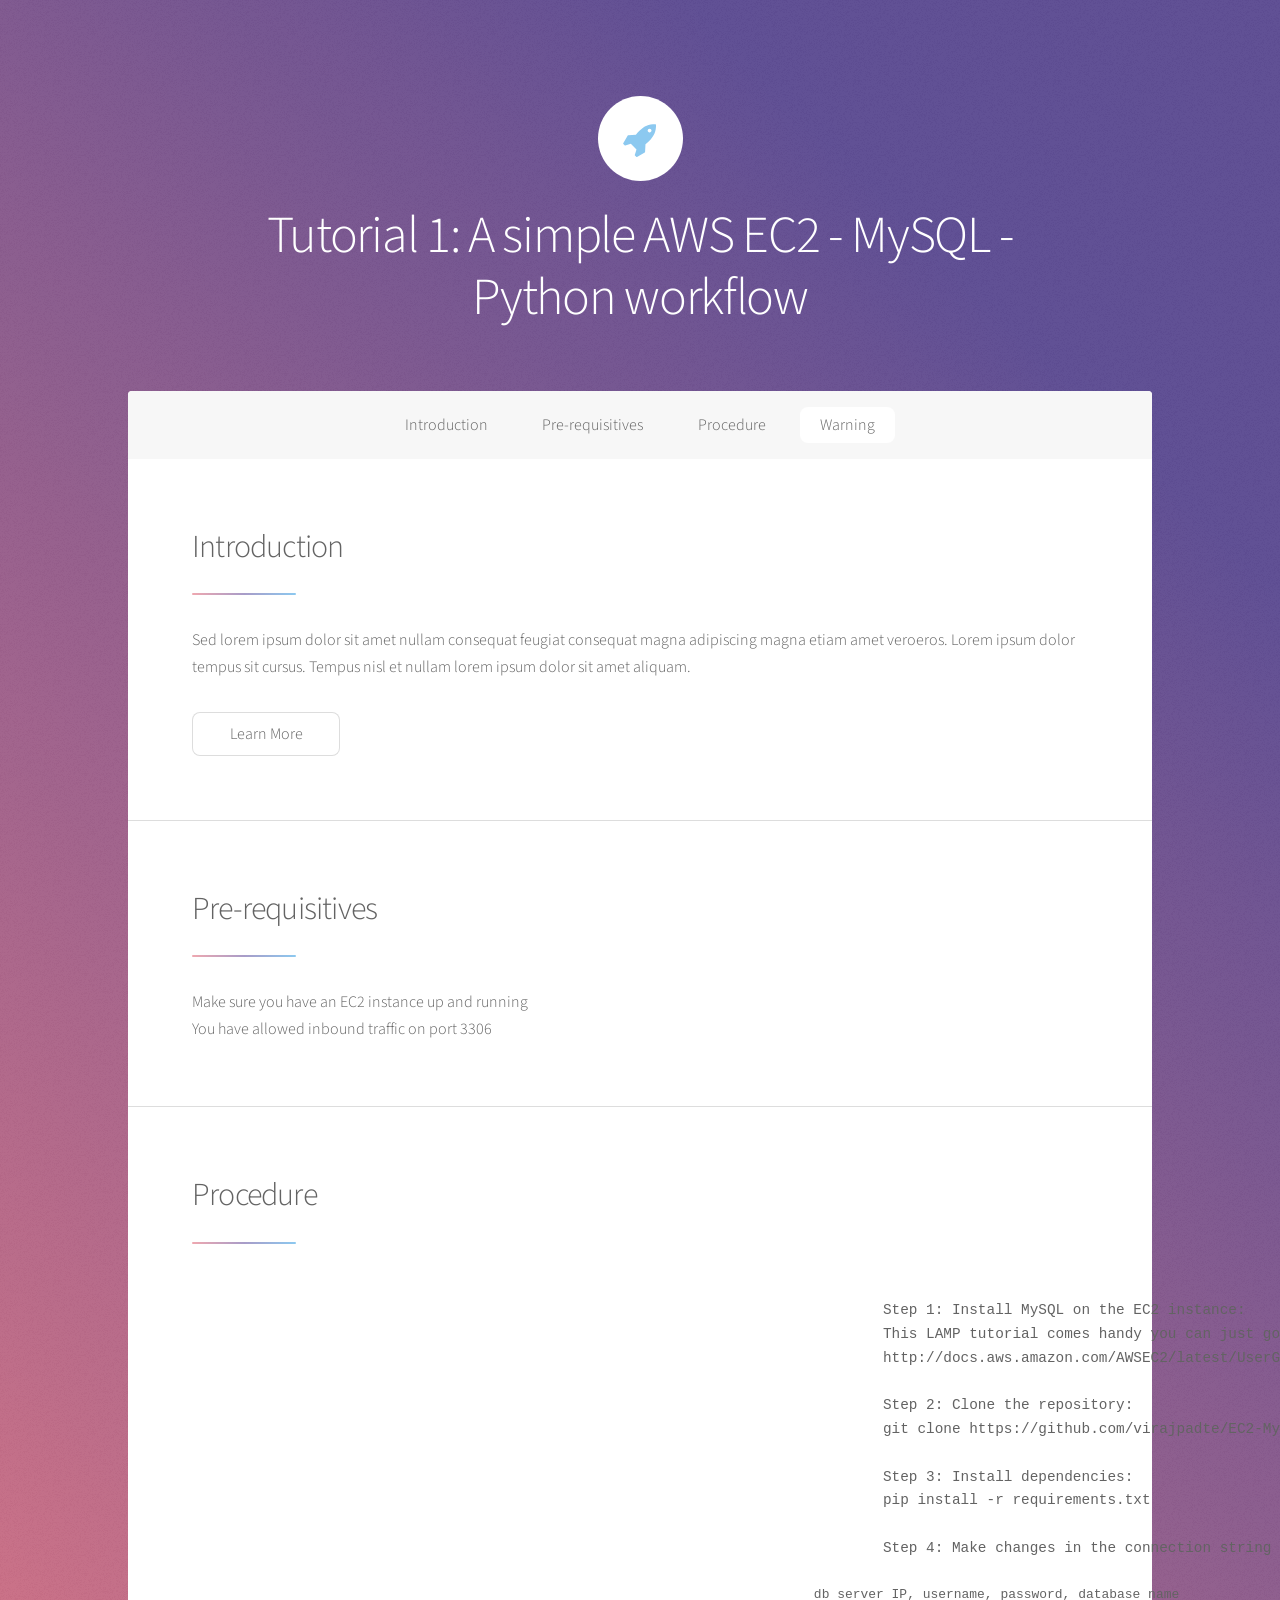
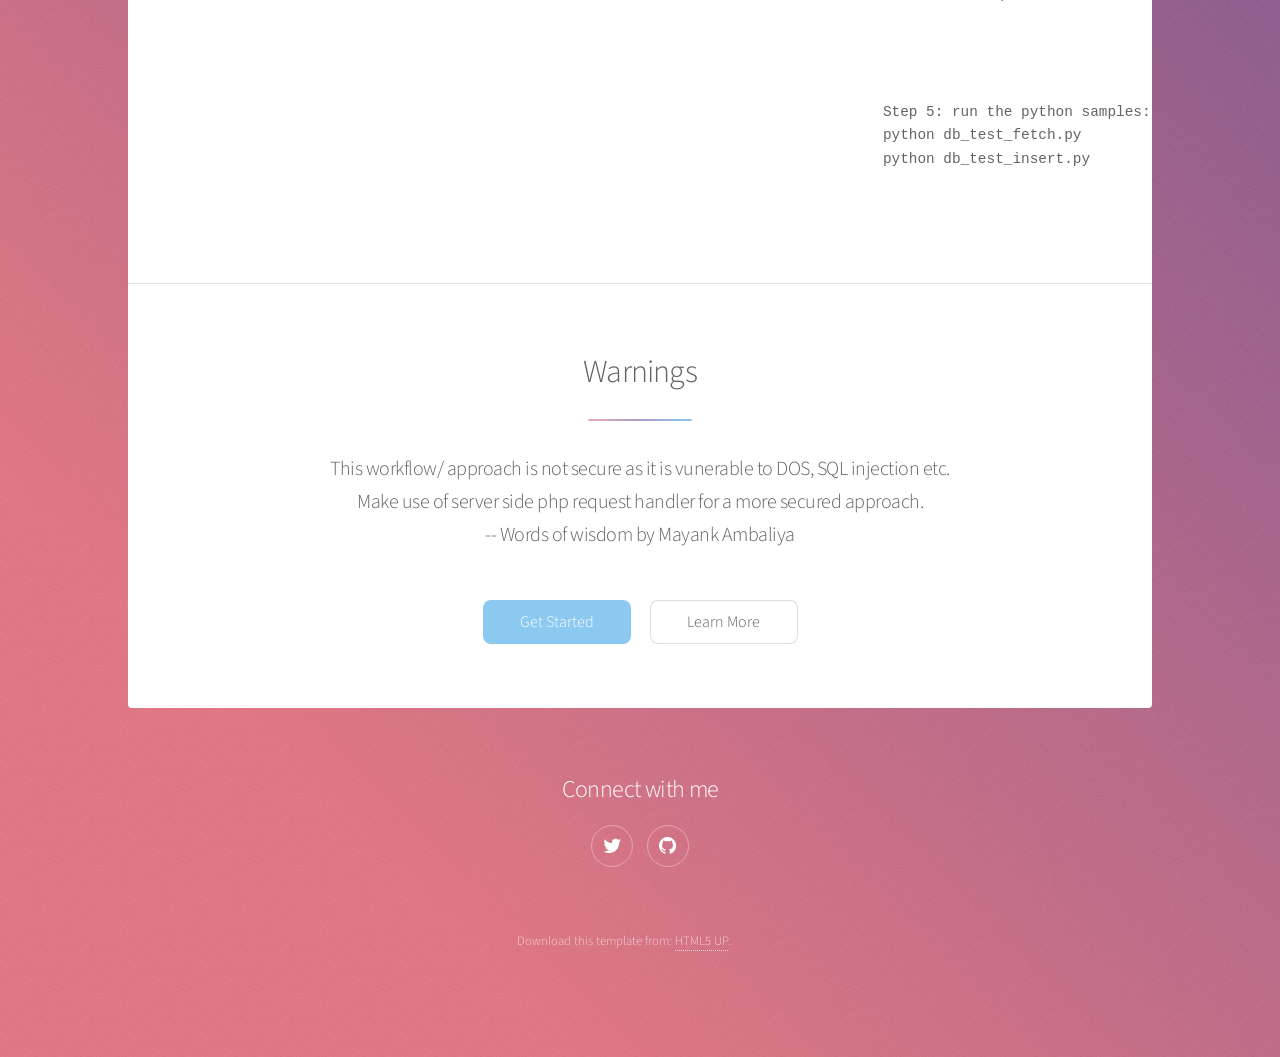
==== docs/index.html @ 23012478 "Doc updates" ====
<!DOCTYPE HTML>
<!--
	Stellar by HTML5 UP
	html5up.net | @ajlkn
	Free for personal and commercial use under the CCA 3.0 license (html5up.net/license)
-->
<html>
	<head>
		<title>Tutorial 1: A simple AWS EC2 - MySQL - Python workflow</title>
		<meta charset="utf-8" />
		<meta name="viewport" content="width=device-width, initial-scale=1" />
		<!--[if lte IE 8]><script src="assets/js/ie/html5shiv.js"></script><![endif]-->
		<link rel="stylesheet" href="assets/css/main.css" />
		<!--[if lte IE 9]><link rel="stylesheet" href="assets/css/ie9.css" /><![endif]-->
		<!--[if lte IE 8]><link rel="stylesheet" href="assets/css/ie8.css" /><![endif]-->
	</head>
	<body>

		<!-- Wrapper -->
			<div id="wrapper">

				<!-- Header -->
					<header id="header" class="alt">
						<span class="logo"><img src="images/logo.svg" alt="" /></span>
						<h1>Tutorial 1: A simple AWS EC2 - MySQL - Python workflow</h1>
						<!--<p>Just another free, fully responsive site template<br /> 
						<br />
						built by <a href="https://twitter.com/ajlkn">@ajlkn</a> for <a href="https://html5up.net">HTML5 UP</a>.</p>-->
					</header>

				<!-- Nav -->
					<nav id="nav">
						<ul>
							<li><a href="#intro" class="active">Introduction</a></li>
							<li><a href="#prereq">Pre-requisitives</a></li>
							<li><a href="#proc">Procedure</a></li>
							<li><a href="#warn">Warning</a></li>
						</ul>
					</nav>

				<!-- Main -->
					<div id="main">

						<!-- Introduction -->
							<section id="intro" class="main">
								<div class="spotlight">
									<div class="content">
										<header class="major">
											<h2>Introduction</h2>
										</header>
										<p>Sed lorem ipsum dolor sit amet nullam consequat feugiat consequat magna
										adipiscing magna etiam amet veroeros. Lorem ipsum dolor tempus sit cursus.
										Tempus nisl et nullam lorem ipsum dolor sit amet aliquam.</p>
										<ul class="actions">
											<li><a href="generic.html" class="button">Learn More</a></li>
										</ul>
									</div>
									<!--<span class="image"><img src="images/pic01.jpg" alt="" /></span>-->
								</div>
							</section>

						<!-- First Section -->
							<section id="prereq" class="main">
								<div class="spotlight">
									<div class="content">
										<header class="major">
											<h2>Pre-requisitives</h2>
										</header>
										<p>Make sure you have an EC2 instance up and running</br>
										You have allowed inbound traffic on port 3306</p>
									</div>
								</div>
								<!--
								<ul class="features">
									<li>
										<span class="icon major style1 fa-code"></span>
										<h3>Ipsum consequat</h3>
										<p>Sed lorem amet ipsum dolor et amet nullam consequat a feugiat consequat tempus veroeros sed consequat.</p>
									</li>
									<li>
										<span class="icon major style3 fa-copy"></span>
										<h3>Amed sed feugiat</h3>
										<p>Sed lorem amet ipsum dolor et amet nullam consequat a feugiat consequat tempus veroeros sed consequat.</p>
									</li>
									<li>
										<span class="icon major style5 fa-diamond"></span>
										<h3>Dolor nullam</h3>
										<p>Sed lorem amet ipsum dolor et amet nullam consequat a feugiat consequat tempus veroeros sed consequat.</p>
									</li>
								</ul>
								<footer class="major">
									<ul class="actions">
										<li><a href="generic.html" class="button">Learn More</a></li>
									</ul>
								</footer>
								-->
							</section>

						<!-- Second Section -->
							<section id="proc" class="main">
								<div class="spotlight">
									<div class="content">
										<header class="major">
											<h2>Procedure</h2>
											<!--<p>Donec imperdiet consequat consequat. Suspendisse feugiat congue<br />
											posuere. Nulla massa urna, fermentum eget quam aliquet.</p>
											-->
										</header>
										<pre>

										Step 1: Install MySQL on the EC2 instance:
										This LAMP tutorial comes handy you can just go ahead and install mysql:
										http://docs.aws.amazon.com/AWSEC2/latest/UserGuide/install-LAMP.html

										Step 2: Clone the repository:
										git clone https://github.com/virajpadte/EC2-MySQL-Python.git

										Step 3: Install dependencies:
										pip install -r requirements.txt

										Step 4: Make changes in the connection string in both db_test_fetch.py and db_test_insert.py
										<pre>
										db server IP, username, password, database name
										</pre>

										Step 5: run the python samples:
										python db_test_fetch.py 
										python db_test_insert.py

										</pre>
									</div>
								</div>
								<!--
								<ul class="statistics">
									<li class="style1">
										<span class="icon fa-code-fork"></span>
										<strong>5,120</strong> Etiam
									</li>
									<li class="style2">
										<span class="icon fa-folder-open-o"></span>
										<strong>8,192</strong> Magna
									</li>
									<li class="style3">
										<span class="icon fa-signal"></span>
										<strong>2,048</strong> Tempus
									</li>
									<li class="style4">
										<span class="icon fa-laptop"></span>
										<strong>4,096</strong> Aliquam
									</li>
									<li class="style5">
										<span class="icon fa-diamond"></span>
										<strong>1,024</strong> Nullam
									</li>
								</ul>
								<p class="content">Nam elementum nisl et mi a commodo porttitor. Morbi sit amet nisl eu arcu faucibus hendrerit vel a risus. Nam a orci mi, elementum ac arcu sit amet, fermentum pellentesque et purus. Integer maximus varius lorem, sed convallis diam accumsan sed. Etiam porttitor placerat sapien, sed eleifend a enim pulvinar faucibus semper quis ut arcu. Ut non nisl a mollis est efficitur vestibulum. Integer eget purus nec nulla mattis et accumsan ut magna libero. Morbi auctor iaculis porttitor. Sed ut magna ac risus et hendrerit scelerisque. Praesent eleifend lacus in lectus aliquam porta. Cras eu ornare dui curabitur lacinia.</p>
								<footer class="major">
									<ul class="actions">
										<li><a href="generic.html" class="button">Learn More</a></li>
									</ul>
								</footer>
								-->
							</section>

						<!-- Warnings -->
							<section id="warn" class="main special">
								<header class="major">
									<h2>Warnings</h2>
									<p>This workflow/ approach is not secure as it is vunerable to DOS, SQL injection etc.<br />
										Make use of server side php request handler for a more secured approach.<br />
										-- Words of wisdom by Mayank Ambaliya</p>
								</header>
								<footer class="major">
									<ul class="actions">
										<li><a href="generic.html" class="button special">Get Started</a></li>
										<li><a href="generic.html" class="button">Learn More</a></li>
									</ul>
								</footer>
							</section>

					</div>

				<!-- Footer -->
					<footer id="footer">
						<!--
						<section>
							<h2>Aliquam sed mauris</h2>
							<p>Sed lorem ipsum dolor sit amet et nullam consequat feugiat consequat magna adipiscing tempus etiam dolore veroeros. eget dapibus mauris. Cras aliquet, nisl ut viverra sollicitudin, ligula erat egestas velit, vitae tincidunt odio.</p>
							<ul class="actions">
								<li><a href="generic.html" class="button">Learn More</a></li>
							</ul>
						</section>
						-->
						<section>
							<header>
								<h2>Connect with me</h2>
							</header>
							<!--
							<dl class="alt">
								<dt>Address</dt>
								<dd>1234 Somewhere Road &bull; Nashville, TN 00000 &bull; USA</dd>
								<dt>Phone</dt>
								<dd>(000) 000-0000 x 0000</dd>
								<dt>Email</dt>
								<dd><a href="#">information@untitled.tld</a></dd>
							</dl>
							-->
								<ul class="icons">
								<li><a target="_blank" href="https://twitter.com/virajpadte" class="icon fa-twitter alt"><span class="label">Twitter</span></a></li>
								<li><a target="_blank" href="https://github.com/virajpadte" class="icon fa-github alt"><span class="label">GitHub</span></a></li>
							</ul>
						</section>
						<p class="copyright">Download this template from: <a href="https://html5up.net">HTML5 UP</a>.</p>
					</footer>

			</div>

		<!-- Scripts -->
			<script src="assets/js/jquery.min.js"></script>
			<script src="assets/js/jquery.scrollex.min.js"></script>
			<script src="assets/js/jquery.scrolly.min.js"></script>
			<script src="assets/js/skel.min.js"></script>
			<script src="assets/js/util.js"></script>
			<!--[if lte IE 8]><script src="assets/js/ie/respond.min.js"></script><![endif]-->
			<script src="assets/js/main.js"></script>

	</body>
</html>
---- docs/assets/css/main.css ----
@import url(font-awesome.min.css);
@import "https://fonts.googleapis.com/css?family=Source+Sans+Pro:300,400";

/*
	Stellar by HTML5 UP
	html5up.net | @ajlkn
	Free for personal and commercial use under the CCA 3.0 license (html5up.net/license)
*/

/* Reset */

	html, body, div, span, applet, object, iframe, h1, h2, h3, h4, h5, h6, p, blockquote, pre, a, abbr, acronym, address, big, cite, code, del, dfn, em, img, ins, kbd, q, s, samp, small, strike, strong, sub, sup, tt, var, b, u, i, center, dl, dt, dd, ol, ul, li, fieldset, form, label, legend, table, caption, tbody, tfoot, thead, tr, th, td, article, aside, canvas, details, embed, figure, figcaption, footer, header, hgroup, menu, nav, output, ruby, section, summary, time, mark, audio, video {
		margin: 0;
		padding: 0;
		border: 0;
		font-size: 100%;
		font: inherit;
		vertical-align: baseline;
	}

	article, aside, details, figcaption, figure, footer, header, hgroup, menu, nav, section {
		display: block;
	}

	body {
		line-height: 1;
	}

	ol, ul {
		list-style: none;
	}

	blockquote, q {
		quotes: none;
	}

	blockquote:before, blockquote:after, q:before, q:after {
		content: '';
		content: none;
	}

	table {
		border-collapse: collapse;
		border-spacing: 0;
	}

	body {
		-webkit-text-size-adjust: none;
	}

/* Box Model */

	*, *:before, *:after {
		-moz-box-sizing: border-box;
		-webkit-box-sizing: border-box;
		box-sizing: border-box;
	}

/* Grid */

	.row {
		border-bottom: solid 1px transparent;
		-moz-box-sizing: border-box;
		-webkit-box-sizing: border-box;
		box-sizing: border-box;
	}

	.row > * {
		float: left;
		-moz-box-sizing: border-box;
		-webkit-box-sizing: border-box;
		box-sizing: border-box;
	}

	.row:after, .row:before {
		content: '';
		display: block;
		clear: both;
		height: 0;
	}

	.row.uniform > * > :first-child {
		margin-top: 0;
	}

	.row.uniform > * > :last-child {
		margin-bottom: 0;
	}

	.row.\30 \25 > * {
		padding: 0 0 0 0em;
	}

	.row.\30 \25 {
		margin: 0 0 -1px 0em;
	}

	.row.uniform.\30 \25 > * {
		padding: 0em 0 0 0em;
	}

	.row.uniform.\30 \25 {
		margin: 0em 0 -1px 0em;
	}

	.row > * {
		padding: 0 0 0 1.5em;
	}

	.row {
		margin: 0 0 -1px -1.5em;
	}

	.row.uniform > * {
		padding: 1.5em 0 0 1.5em;
	}

	.row.uniform {
		margin: -1.5em 0 -1px -1.5em;
	}

	.row.\32 00\25 > * {
		padding: 0 0 0 3em;
	}

	.row.\32 00\25 {
		margin: 0 0 -1px -3em;
	}

	.row.uniform.\32 00\25 > * {
		padding: 3em 0 0 3em;
	}

	.row.uniform.\32 00\25 {
		margin: -3em 0 -1px -3em;
	}

	.row.\31 50\25 > * {
		padding: 0 0 0 2.25em;
	}

	.row.\31 50\25 {
		margin: 0 0 -1px -2.25em;
	}

	.row.uniform.\31 50\25 > * {
		padding: 2.25em 0 0 2.25em;
	}

	.row.uniform.\31 50\25 {
		margin: -2.25em 0 -1px -2.25em;
	}

	.row.\35 0\25 > * {
		padding: 0 0 0 0.75em;
	}

	.row.\35 0\25 {
		margin: 0 0 -1px -0.75em;
	}

	.row.uniform.\35 0\25 > * {
		padding: 0.75em 0 0 0.75em;
	}

	.row.uniform.\35 0\25 {
		margin: -0.75em 0 -1px -0.75em;
	}

	.row.\32 5\25 > * {
		padding: 0 0 0 0.375em;
	}

	.row.\32 5\25 {
		margin: 0 0 -1px -0.375em;
	}

	.row.uniform.\32 5\25 > * {
		padding: 0.375em 0 0 0.375em;
	}

	.row.uniform.\32 5\25 {
		margin: -0.375em 0 -1px -0.375em;
	}

	.\31 2u, .\31 2u\24 {
		width: 100%;
		clear: none;
		margin-left: 0;
	}

	.\31 1u, .\31 1u\24 {
		width: 91.6666666667%;
		clear: none;
		margin-left: 0;
	}

	.\31 0u, .\31 0u\24 {
		width: 83.3333333333%;
		clear: none;
		margin-left: 0;
	}

	.\39 u, .\39 u\24 {
		width: 75%;
		clear: none;
		margin-left: 0;
	}

	.\38 u, .\38 u\24 {
		width: 66.6666666667%;
		clear: none;
		margin-left: 0;
	}

	.\37 u, .\37 u\24 {
		width: 58.3333333333%;
		clear: none;
		margin-left: 0;
	}

	.\36 u, .\36 u\24 {
		width: 50%;
		clear: none;
		margin-left: 0;
	}

	.\35 u, .\35 u\24 {
		width: 41.6666666667%;
		clear: none;
		margin-left: 0;
	}

	.\34 u, .\34 u\24 {
		width: 33.3333333333%;
		clear: none;
		margin-left: 0;
	}

	.\33 u, .\33 u\24 {
		width: 25%;
		clear: none;
		margin-left: 0;
	}

	.\32 u, .\32 u\24 {
		width: 16.6666666667%;
		clear: none;
		margin-left: 0;
	}

	.\31 u, .\31 u\24 {
		width: 8.3333333333%;
		clear: none;
		margin-left: 0;
	}

	.\31 2u\24 + *,
	.\31 1u\24 + *,
	.\31 0u\24 + *,
	.\39 u\24 + *,
	.\38 u\24 + *,
	.\37 u\24 + *,
	.\36 u\24 + *,
	.\35 u\24 + *,
	.\34 u\24 + *,
	.\33 u\24 + *,
	.\32 u\24 + *,
	.\31 u\24 + * {
		clear: left;
	}

	.\-11u {
		margin-left: 91.66667%;
	}

	.\-10u {
		margin-left: 83.33333%;
	}

	.\-9u {
		margin-left: 75%;
	}

	.\-8u {
		margin-left: 66.66667%;
	}

	.\-7u {
		margin-left: 58.33333%;
	}

	.\-6u {
		margin-left: 50%;
	}

	.\-5u {
		margin-left: 41.66667%;
	}

	.\-4u {
		margin-left: 33.33333%;
	}

	.\-3u {
		margin-left: 25%;
	}

	.\-2u {
		margin-left: 16.66667%;
	}

	.\-1u {
		margin-left: 8.33333%;
	}

	@media screen and (max-width: 1680px) {

		.row > * {
			padding: 0 0 0 1.5em;
		}

		.row {
			margin: 0 0 -1px -1.5em;
		}

		.row.uniform > * {
			padding: 1.5em 0 0 1.5em;
		}

		.row.uniform {
			margin: -1.5em 0 -1px -1.5em;
		}

		.row.\32 00\25 > * {
			padding: 0 0 0 3em;
		}

		.row.\32 00\25 {
			margin: 0 0 -1px -3em;
		}

		.row.uniform.\32 00\25 > * {
			padding: 3em 0 0 3em;
		}

		.row.uniform.\32 00\25 {
			margin: -3em 0 -1px -3em;
		}

		.row.\31 50\25 > * {
			padding: 0 0 0 2.25em;
		}

		.row.\31 50\25 {
			margin: 0 0 -1px -2.25em;
		}

		.row.uniform.\31 50\25 > * {
			padding: 2.25em 0 0 2.25em;
		}

		.row.uniform.\31 50\25 {
			margin: -2.25em 0 -1px -2.25em;
		}

		.row.\35 0\25 > * {
			padding: 0 0 0 0.75em;
		}

		.row.\35 0\25 {
			margin: 0 0 -1px -0.75em;
		}

		.row.uniform.\35 0\25 > * {
			padding: 0.75em 0 0 0.75em;
		}

		.row.uniform.\35 0\25 {
			margin: -0.75em 0 -1px -0.75em;
		}

		.row.\32 5\25 > * {
			padding: 0 0 0 0.375em;
		}

		.row.\32 5\25 {
			margin: 0 0 -1px -0.375em;
		}

		.row.uniform.\32 5\25 > * {
			padding: 0.375em 0 0 0.375em;
		}

		.row.uniform.\32 5\25 {
			margin: -0.375em 0 -1px -0.375em;
		}

		.\31 2u\28xlarge\29, .\31 2u\24\28xlarge\29 {
			width: 100%;
			clear: none;
			margin-left: 0;
		}

		.\31 1u\28xlarge\29, .\31 1u\24\28xlarge\29 {
			width: 91.6666666667%;
			clear: none;
			margin-left: 0;
		}

		.\31 0u\28xlarge\29, .\31 0u\24\28xlarge\29 {
			width: 83.3333333333%;
			clear: none;
			margin-left: 0;
		}

		.\39 u\28xlarge\29, .\39 u\24\28xlarge\29 {
			width: 75%;
			clear: none;
			margin-left: 0;
		}

		.\38 u\28xlarge\29, .\38 u\24\28xlarge\29 {
			width: 66.6666666667%;
			clear: none;
			margin-left: 0;
		}

		.\37 u\28xlarge\29, .\37 u\24\28xlarge\29 {
			width: 58.3333333333%;
			clear: none;
			margin-left: 0;
		}

		.\36 u\28xlarge\29, .\36 u\24\28xlarge\29 {
			width: 50%;
			clear: none;
			margin-left: 0;
		}

		.\35 u\28xlarge\29, .\35 u\24\28xlarge\29 {
			width: 41.6666666667%;
			clear: none;
			margin-left: 0;
		}

		.\34 u\28xlarge\29, .\34 u\24\28xlarge\29 {
			width: 33.3333333333%;
			clear: none;
			margin-left: 0;
		}

		.\33 u\28xlarge\29, .\33 u\24\28xlarge\29 {
			width: 25%;
			clear: none;
			margin-left: 0;
		}

		.\32 u\28xlarge\29, .\32 u\24\28xlarge\29 {
			width: 16.6666666667%;
			clear: none;
			margin-left: 0;
		}

		.\31 u\28xlarge\29, .\31 u\24\28xlarge\29 {
			width: 8.3333333333%;
			clear: none;
			margin-left: 0;
		}

		.\31 2u\24\28xlarge\29 + *,
		.\31 1u\24\28xlarge\29 + *,
		.\31 0u\24\28xlarge\29 + *,
		.\39 u\24\28xlarge\29 + *,
		.\38 u\24\28xlarge\29 + *,
		.\37 u\24\28xlarge\29 + *,
		.\36 u\24\28xlarge\29 + *,
		.\35 u\24\28xlarge\29 + *,
		.\34 u\24\28xlarge\29 + *,
		.\33 u\24\28xlarge\29 + *,
		.\32 u\24\28xlarge\29 + *,
		.\31 u\24\28xlarge\29 + * {
			clear: left;
		}

		.\-11u\28xlarge\29 {
			margin-left: 91.66667%;
		}

		.\-10u\28xlarge\29 {
			margin-left: 83.33333%;
		}

		.\-9u\28xlarge\29 {
			margin-left: 75%;
		}

		.\-8u\28xlarge\29 {
			margin-left: 66.66667%;
		}

		.\-7u\28xlarge\29 {
			margin-left: 58.33333%;
		}

		.\-6u\28xlarge\29 {
			margin-left: 50%;
		}

		.\-5u\28xlarge\29 {
			margin-left: 41.66667%;
		}

		.\-4u\28xlarge\29 {
			margin-left: 33.33333%;
		}

		.\-3u\28xlarge\29 {
			margin-left: 25%;
		}

		.\-2u\28xlarge\29 {
			margin-left: 16.66667%;
		}

		.\-1u\28xlarge\29 {
			margin-left: 8.33333%;
		}

	}

	@media screen and (max-width: 1280px) {

		.row > * {
			padding: 0 0 0 1.5em;
		}

		.row {
			margin: 0 0 -1px -1.5em;
		}

		.row.uniform > * {
			padding: 1.5em 0 0 1.5em;
		}

		.row.uniform {
			margin: -1.5em 0 -1px -1.5em;
		}

		.row.\32 00\25 > * {
			padding: 0 0 0 3em;
		}

		.row.\32 00\25 {
			margin: 0 0 -1px -3em;
		}

		.row.uniform.\32 00\25 > * {
			padding: 3em 0 0 3em;
		}

		.row.uniform.\32 00\25 {
			margin: -3em 0 -1px -3em;
		}

		.row.\31 50\25 > * {
			padding: 0 0 0 2.25em;
		}

		.row.\31 50\25 {
			margin: 0 0 -1px -2.25em;
		}

		.row.uniform.\31 50\25 > * {
			padding: 2.25em 0 0 2.25em;
		}

		.row.uniform.\31 50\25 {
			margin: -2.25em 0 -1px -2.25em;
		}

		.row.\35 0\25 > * {
			padding: 0 0 0 0.75em;
		}

		.row.\35 0\25 {
			margin: 0 0 -1px -0.75em;
		}

		.row.uniform.\35 0\25 > * {
			padding: 0.75em 0 0 0.75em;
		}

		.row.uniform.\35 0\25 {
			margin: -0.75em 0 -1px -0.75em;
		}

		.row.\32 5\25 > * {
			padding: 0 0 0 0.375em;
		}

		.row.\32 5\25 {
			margin: 0 0 -1px -0.375em;
		}

		.row.uniform.\32 5\25 > * {
			padding: 0.375em 0 0 0.375em;
		}

		.row.uniform.\32 5\25 {
			margin: -0.375em 0 -1px -0.375em;
		}

		.\31 2u\28large\29, .\31 2u\24\28large\29 {
			width: 100%;
			clear: none;
			margin-left: 0;
		}

		.\31 1u\28large\29, .\31 1u\24\28large\29 {
			width: 91.6666666667%;
			clear: none;
			margin-left: 0;
		}

		.\31 0u\28large\29, .\31 0u\24\28large\29 {
			width: 83.3333333333%;
			clear: none;
			margin-left: 0;
		}

		.\39 u\28large\29, .\39 u\24\28large\29 {
			width: 75%;
			clear: none;
			margin-left: 0;
		}

		.\38 u\28large\29, .\38 u\24\28large\29 {
			width: 66.6666666667%;
			clear: none;
			margin-left: 0;
		}

		.\37 u\28large\29, .\37 u\24\28large\29 {
			width: 58.3333333333%;
			clear: none;
			margin-left: 0;
		}

		.\36 u\28large\29, .\36 u\24\28large\29 {
			width: 50%;
			clear: none;
			margin-left: 0;
		}

		.\35 u\28large\29, .\35 u\24\28large\29 {
			width: 41.6666666667%;
			clear: none;
			margin-left: 0;
		}

		.\34 u\28large\29, .\34 u\24\28large\29 {
			width: 33.3333333333%;
			clear: none;
			margin-left: 0;
		}

		.\33 u\28large\29, .\33 u\24\28large\29 {
			width: 25%;
			clear: none;
			margin-left: 0;
		}

		.\32 u\28large\29, .\32 u\24\28large\29 {
			width: 16.6666666667%;
			clear: none;
			margin-left: 0;
		}

		.\31 u\28large\29, .\31 u\24\28large\29 {
			width: 8.3333333333%;
			clear: none;
			margin-left: 0;
		}

		.\31 2u\24\28large\29 + *,
		.\31 1u\24\28large\29 + *,
		.\31 0u\24\28large\29 + *,
		.\39 u\24\28large\29 + *,
		.\38 u\24\28large\29 + *,
		.\37 u\24\28large\29 + *,
		.\36 u\24\28large\29 + *,
		.\35 u\24\28large\29 + *,
		.\34 u\24\28large\29 + *,
		.\33 u\24\28large\29 + *,
		.\32 u\24\28large\29 + *,
		.\31 u\24\28large\29 + * {
			clear: left;
		}

		.\-11u\28large\29 {
			margin-left: 91.66667%;
		}

		.\-10u\28large\29 {
			margin-left: 83.33333%;
		}

		.\-9u\28large\29 {
			margin-left: 75%;
		}

		.\-8u\28large\29 {
			margin-left: 66.66667%;
		}

		.\-7u\28large\29 {
			margin-left: 58.33333%;
		}

		.\-6u\28large\29 {
			margin-left: 50%;
		}

		.\-5u\28large\29 {
			margin-left: 41.66667%;
		}

		.\-4u\28large\29 {
			margin-left: 33.33333%;
		}

		.\-3u\28large\29 {
			margin-left: 25%;
		}

		.\-2u\28large\29 {
			margin-left: 16.66667%;
		}

		.\-1u\28large\29 {
			margin-left: 8.33333%;
		}

	}

	@media screen and (max-width: 980px) {

		.row > * {
			padding: 0 0 0 1.5em;
		}

		.row {
			margin: 0 0 -1px -1.5em;
		}

		.row.uniform > * {
			padding: 1.5em 0 0 1.5em;
		}

		.row.uniform {
			margin: -1.5em 0 -1px -1.5em;
		}

		.row.\32 00\25 > * {
			padding: 0 0 0 3em;
		}

		.row.\32 00\25 {
			margin: 0 0 -1px -3em;
		}

		.row.uniform.\32 00\25 > * {
			padding: 3em 0 0 3em;
		}

		.row.uniform.\32 00\25 {
			margin: -3em 0 -1px -3em;
		}

		.row.\31 50\25 > * {
			padding: 0 0 0 2.25em;
		}

		.row.\31 50\25 {
			margin: 0 0 -1px -2.25em;
		}

		.row.uniform.\31 50\25 > * {
			padding: 2.25em 0 0 2.25em;
		}

		.row.uniform.\31 50\25 {
			margin: -2.25em 0 -1px -2.25em;
		}

		.row.\35 0\25 > * {
			padding: 0 0 0 0.75em;
		}

		.row.\35 0\25 {
			margin: 0 0 -1px -0.75em;
		}

		.row.uniform.\35 0\25 > * {
			padding: 0.75em 0 0 0.75em;
		}

		.row.uniform.\35 0\25 {
			margin: -0.75em 0 -1px -0.75em;
		}

		.row.\32 5\25 > * {
			padding: 0 0 0 0.375em;
		}

		.row.\32 5\25 {
			margin: 0 0 -1px -0.375em;
		}

		.row.uniform.\32 5\25 > * {
			padding: 0.375em 0 0 0.375em;
		}

		.row.uniform.\32 5\25 {
			margin: -0.375em 0 -1px -0.375em;
		}

		.\31 2u\28medium\29, .\31 2u\24\28medium\29 {
			width: 100%;
			clear: none;
			margin-left: 0;
		}

		.\31 1u\28medium\29, .\31 1u\24\28medium\29 {
			width: 91.6666666667%;
			clear: none;
			margin-left: 0;
		}

		.\31 0u\28medium\29, .\31 0u\24\28medium\29 {
			width: 83.3333333333%;
			clear: none;
			margin-left: 0;
		}

		.\39 u\28medium\29, .\39 u\24\28medium\29 {
			width: 75%;
			clear: none;
			margin-left: 0;
		}

		.\38 u\28medium\29, .\38 u\24\28medium\29 {
			width: 66.6666666667%;
			clear: none;
			margin-left: 0;
		}

		.\37 u\28medium\29, .\37 u\24\28medium\29 {
			width: 58.3333333333%;
			clear: none;
			margin-left: 0;
		}

		.\36 u\28medium\29, .\36 u\24\28medium\29 {
			width: 50%;
			clear: none;
			margin-left: 0;
		}

		.\35 u\28medium\29, .\35 u\24\28medium\29 {
			width: 41.6666666667%;
			clear: none;
			margin-left: 0;
		}

		.\34 u\28medium\29, .\34 u\24\28medium\29 {
			width: 33.3333333333%;
			clear: none;
			margin-left: 0;
		}

		.\33 u\28medium\29, .\33 u\24\28medium\29 {
			width: 25%;
			clear: none;
			margin-left: 0;
		}

		.\32 u\28medium\29, .\32 u\24\28medium\29 {
			width: 16.6666666667%;
			clear: none;
			margin-left: 0;
		}

		.\31 u\28medium\29, .\31 u\24\28medium\29 {
			width: 8.3333333333%;
			clear: none;
			margin-left: 0;
		}

		.\31 2u\24\28medium\29 + *,
		.\31 1u\24\28medium\29 + *,
		.\31 0u\24\28medium\29 + *,
		.\39 u\24\28medium\29 + *,
		.\38 u\24\28medium\29 + *,
		.\37 u\24\28medium\29 + *,
		.\36 u\24\28medium\29 + *,
		.\35 u\24\28medium\29 + *,
		.\34 u\24\28medium\29 + *,
		.\33 u\24\28medium\29 + *,
		.\32 u\24\28medium\29 + *,
		.\31 u\24\28medium\29 + * {
			clear: left;
		}

		.\-11u\28medium\29 {
			margin-left: 91.66667%;
		}

		.\-10u\28medium\29 {
			margin-left: 83.33333%;
		}

		.\-9u\28medium\29 {
			margin-left: 75%;
		}

		.\-8u\28medium\29 {
			margin-left: 66.66667%;
		}

		.\-7u\28medium\29 {
			margin-left: 58.33333%;
		}

		.\-6u\28medium\29 {
			margin-left: 50%;
		}

		.\-5u\28medium\29 {
			margin-left: 41.66667%;
		}

		.\-4u\28medium\29 {
			margin-left: 33.33333%;
		}

		.\-3u\28medium\29 {
			margin-left: 25%;
		}

		.\-2u\28medium\29 {
			margin-left: 16.66667%;
		}

		.\-1u\28medium\29 {
			margin-left: 8.33333%;
		}

	}

	@media screen and (max-width: 736px) {

		.row > * {
			padding: 0 0 0 1em;
		}

		.row {
			margin: 0 0 -1px -1em;
		}

		.row.uniform > * {
			padding: 1em 0 0 1em;
		}

		.row.uniform {
			margin: -1em 0 -1px -1em;
		}

		.row.\32 00\25 > * {
			padding: 0 0 0 2em;
		}

		.row.\32 00\25 {
			margin: 0 0 -1px -2em;
		}

		.row.uniform.\32 00\25 > * {
			padding: 2em 0 0 2em;
		}

		.row.uniform.\32 00\25 {
			margin: -2em 0 -1px -2em;
		}

		.row.\31 50\25 > * {
			padding: 0 0 0 1.5em;
		}

		.row.\31 50\25 {
			margin: 0 0 -1px -1.5em;
		}

		.row.uniform.\31 50\25 > * {
			padding: 1.5em 0 0 1.5em;
		}

		.row.uniform.\31 50\25 {
			margin: -1.5em 0 -1px -1.5em;
		}

		.row.\35 0\25 > * {
			padding: 0 0 0 0.5em;
		}

		.row.\35 0\25 {
			margin: 0 0 -1px -0.5em;
		}

		.row.uniform.\35 0\25 > * {
			padding: 0.5em 0 0 0.5em;
		}

		.row.uniform.\35 0\25 {
			margin: -0.5em 0 -1px -0.5em;
		}

		.row.\32 5\25 > * {
			padding: 0 0 0 0.25em;
		}

		.row.\32 5\25 {
			margin: 0 0 -1px -0.25em;
		}

		.row.uniform.\32 5\25 > * {
			padding: 0.25em 0 0 0.25em;
		}

		.row.uniform.\32 5\25 {
			margin: -0.25em 0 -1px -0.25em;
		}

		.\31 2u\28small\29, .\31 2u\24\28small\29 {
			width: 100%;
			clear: none;
			margin-left: 0;
		}

		.\31 1u\28small\29, .\31 1u\24\28small\29 {
			width: 91.6666666667%;
			clear: none;
			margin-left: 0;
		}

		.\31 0u\28small\29, .\31 0u\24\28small\29 {
			width: 83.3333333333%;
			clear: none;
			margin-left: 0;
		}

		.\39 u\28small\29, .\39 u\24\28small\29 {
			width: 75%;
			clear: none;
			margin-left: 0;
		}

		.\38 u\28small\29, .\38 u\24\28small\29 {
			width: 66.6666666667%;
			clear: none;
			margin-left: 0;
		}

		.\37 u\28small\29, .\37 u\24\28small\29 {
			width: 58.3333333333%;
			clear: none;
			margin-left: 0;
		}

		.\36 u\28small\29, .\36 u\24\28small\29 {
			width: 50%;
			clear: none;
			margin-left: 0;
		}

		.\35 u\28small\29, .\35 u\24\28small\29 {
			width: 41.6666666667%;
			clear: none;
			margin-left: 0;
		}

		.\34 u\28small\29, .\34 u\24\28small\29 {
			width: 33.3333333333%;
			clear: none;
			margin-left: 0;
		}

		.\33 u\28small\29, .\33 u\24\28small\29 {
			width: 25%;
			clear: none;
			margin-left: 0;
		}

		.\32 u\28small\29, .\32 u\24\28small\29 {
			width: 16.6666666667%;
			clear: none;
			margin-left: 0;
		}

		.\31 u\28small\29, .\31 u\24\28small\29 {
			width: 8.3333333333%;
			clear: none;
			margin-left: 0;
		}

		.\31 2u\24\28small\29 + *,
		.\31 1u\24\28small\29 + *,
		.\31 0u\24\28small\29 + *,
		.\39 u\24\28small\29 + *,
		.\38 u\24\28small\29 + *,
		.\37 u\24\28small\29 + *,
		.\36 u\24\28small\29 + *,
		.\35 u\24\28small\29 + *,
		.\34 u\24\28small\29 + *,
		.\33 u\24\28small\29 + *,
		.\32 u\24\28small\29 + *,
		.\31 u\24\28small\29 + * {
			clear: left;
		}

		.\-11u\28small\29 {
			margin-left: 91.66667%;
		}

		.\-10u\28small\29 {
			margin-left: 83.33333%;
		}

		.\-9u\28small\29 {
			margin-left: 75%;
		}

		.\-8u\28small\29 {
			margin-left: 66.66667%;
		}

		.\-7u\28small\29 {
			margin-left: 58.33333%;
		}

		.\-6u\28small\29 {
			margin-left: 50%;
		}

		.\-5u\28small\29 {
			margin-left: 41.66667%;
		}

		.\-4u\28small\29 {
			margin-left: 33.33333%;
		}

		.\-3u\28small\29 {
			margin-left: 25%;
		}

		.\-2u\28small\29 {
			margin-left: 16.66667%;
		}

		.\-1u\28small\29 {
			margin-left: 8.33333%;
		}

	}

	@media screen and (max-width: 480px) {

		.row > * {
			padding: 0 0 0 1em;
		}

		.row {
			margin: 0 0 -1px -1em;
		}

		.row.uniform > * {
			padding: 1em 0 0 1em;
		}

		.row.uniform {
			margin: -1em 0 -1px -1em;
		}

		.row.\32 00\25 > * {
			padding: 0 0 0 2em;
		}

		.row.\32 00\25 {
			margin: 0 0 -1px -2em;
		}

		.row.uniform.\32 00\25 > * {
			padding: 2em 0 0 2em;
		}

		.row.uniform.\32 00\25 {
			margin: -2em 0 -1px -2em;
		}

		.row.\31 50\25 > * {
			padding: 0 0 0 1.5em;
		}

		.row.\31 50\25 {
			margin: 0 0 -1px -1.5em;
		}

		.row.uniform.\31 50\25 > * {
			padding: 1.5em 0 0 1.5em;
		}

		.row.uniform.\31 50\25 {
			margin: -1.5em 0 -1px -1.5em;
		}

		.row.\35 0\25 > * {
			padding: 0 0 0 0.5em;
		}

		.row.\35 0\25 {
			margin: 0 0 -1px -0.5em;
		}

		.row.uniform.\35 0\25 > * {
			padding: 0.5em 0 0 0.5em;
		}

		.row.uniform.\35 0\25 {
			margin: -0.5em 0 -1px -0.5em;
		}

		.row.\32 5\25 > * {
			padding: 0 0 0 0.25em;
		}

		.row.\32 5\25 {
			margin: 0 0 -1px -0.25em;
		}

		.row.uniform.\32 5\25 > * {
			padding: 0.25em 0 0 0.25em;
		}

		.row.uniform.\32 5\25 {
			margin: -0.25em 0 -1px -0.25em;
		}

		.\31 2u\28xsmall\29, .\31 2u\24\28xsmall\29 {
			width: 100%;
			clear: none;
			margin-left: 0;
		}

		.\31 1u\28xsmall\29, .\31 1u\24\28xsmall\29 {
			width: 91.6666666667%;
			clear: none;
			margin-left: 0;
		}

		.\31 0u\28xsmall\29, .\31 0u\24\28xsmall\29 {
			width: 83.3333333333%;
			clear: none;
			margin-left: 0;
		}

		.\39 u\28xsmall\29, .\39 u\24\28xsmall\29 {
			width: 75%;
			clear: none;
			margin-left: 0;
		}

		.\38 u\28xsmall\29, .\38 u\24\28xsmall\29 {
			width: 66.6666666667%;
			clear: none;
			margin-left: 0;
		}

		.\37 u\28xsmall\29, .\37 u\24\28xsmall\29 {
			width: 58.3333333333%;
			clear: none;
			margin-left: 0;
		}

		.\36 u\28xsmall\29, .\36 u\24\28xsmall\29 {
			width: 50%;
			clear: none;
			margin-left: 0;
		}

		.\35 u\28xsmall\29, .\35 u\24\28xsmall\29 {
			width: 41.6666666667%;
			clear: none;
			margin-left: 0;
		}

		.\34 u\28xsmall\29, .\34 u\24\28xsmall\29 {
			width: 33.3333333333%;
			clear: none;
			margin-left: 0;
		}

		.\33 u\28xsmall\29, .\33 u\24\28xsmall\29 {
			width: 25%;
			clear: none;
			margin-left: 0;
		}

		.\32 u\28xsmall\29, .\32 u\24\28xsmall\29 {
			width: 16.6666666667%;
			clear: none;
			margin-left: 0;
		}

		.\31 u\28xsmall\29, .\31 u\24\28xsmall\29 {
			width: 8.3333333333%;
			clear: none;
			margin-left: 0;
		}

		.\31 2u\24\28xsmall\29 + *,
		.\31 1u\24\28xsmall\29 + *,
		.\31 0u\24\28xsmall\29 + *,
		.\39 u\24\28xsmall\29 + *,
		.\38 u\24\28xsmall\29 + *,
		.\37 u\24\28xsmall\29 + *,
		.\36 u\24\28xsmall\29 + *,
		.\35 u\24\28xsmall\29 + *,
		.\34 u\24\28xsmall\29 + *,
		.\33 u\24\28xsmall\29 + *,
		.\32 u\24\28xsmall\29 + *,
		.\31 u\24\28xsmall\29 + * {
			clear: left;
		}

		.\-11u\28xsmall\29 {
			margin-left: 91.66667%;
		}

		.\-10u\28xsmall\29 {
			margin-left: 83.33333%;
		}

		.\-9u\28xsmall\29 {
			margin-left: 75%;
		}

		.\-8u\28xsmall\29 {
			margin-left: 66.66667%;
		}

		.\-7u\28xsmall\29 {
			margin-left: 58.33333%;
		}

		.\-6u\28xsmall\29 {
			margin-left: 50%;
		}

		.\-5u\28xsmall\29 {
			margin-left: 41.66667%;
		}

		.\-4u\28xsmall\29 {
			margin-left: 33.33333%;
		}

		.\-3u\28xsmall\29 {
			margin-left: 25%;
		}

		.\-2u\28xsmall\29 {
			margin-left: 16.66667%;
		}

		.\-1u\28xsmall\29 {
			margin-left: 8.33333%;
		}

	}

	@media screen and (max-width: 360px) {

		.row > * {
			padding: 0 0 0 1em;
		}

		.row {
			margin: 0 0 -1px -1em;
		}

		.row.uniform > * {
			padding: 1em 0 0 1em;
		}

		.row.uniform {
			margin: -1em 0 -1px -1em;
		}

		.row.\32 00\25 > * {
			padding: 0 0 0 2em;
		}

		.row.\32 00\25 {
			margin: 0 0 -1px -2em;
		}

		.row.uniform.\32 00\25 > * {
			padding: 2em 0 0 2em;
		}

		.row.uniform.\32 00\25 {
			margin: -2em 0 -1px -2em;
		}

		.row.\31 50\25 > * {
			padding: 0 0 0 1.5em;
		}

		.row.\31 50\25 {
			margin: 0 0 -1px -1.5em;
		}

		.row.uniform.\31 50\25 > * {
			padding: 1.5em 0 0 1.5em;
		}

		.row.uniform.\31 50\25 {
			margin: -1.5em 0 -1px -1.5em;
		}

		.row.\35 0\25 > * {
			padding: 0 0 0 0.5em;
		}

		.row.\35 0\25 {
			margin: 0 0 -1px -0.5em;
		}

		.row.uniform.\35 0\25 > * {
			padding: 0.5em 0 0 0.5em;
		}

		.row.uniform.\35 0\25 {
			margin: -0.5em 0 -1px -0.5em;
		}

		.row.\32 5\25 > * {
			padding: 0 0 0 0.25em;
		}

		.row.\32 5\25 {
			margin: 0 0 -1px -0.25em;
		}

		.row.uniform.\32 5\25 > * {
			padding: 0.25em 0 0 0.25em;
		}

		.row.uniform.\32 5\25 {
			margin: -0.25em 0 -1px -0.25em;
		}

		.\31 2u\28xxsmall\29, .\31 2u\24\28xxsmall\29 {
			width: 100%;
			clear: none;
			margin-left: 0;
		}

		.\31 1u\28xxsmall\29, .\31 1u\24\28xxsmall\29 {
			width: 91.6666666667%;
			clear: none;
			margin-left: 0;
		}

		.\31 0u\28xxsmall\29, .\31 0u\24\28xxsmall\29 {
			width: 83.3333333333%;
			clear: none;
			margin-left: 0;
		}

		.\39 u\28xxsmall\29, .\39 u\24\28xxsmall\29 {
			width: 75%;
			clear: none;
			margin-left: 0;
		}

		.\38 u\28xxsmall\29, .\38 u\24\28xxsmall\29 {
			width: 66.6666666667%;
			clear: none;
			margin-left: 0;
		}

		.\37 u\28xxsmall\29, .\37 u\24\28xxsmall\29 {
			width: 58.3333333333%;
			clear: none;
			margin-left: 0;
		}

		.\36 u\28xxsmall\29, .\36 u\24\28xxsmall\29 {
			width: 50%;
			clear: none;
			margin-left: 0;
		}

		.\35 u\28xxsmall\29, .\35 u\24\28xxsmall\29 {
			width: 41.6666666667%;
			clear: none;
			margin-left: 0;
		}

		.\34 u\28xxsmall\29, .\34 u\24\28xxsmall\29 {
			width: 33.3333333333%;
			clear: none;
			margin-left: 0;
		}

		.\33 u\28xxsmall\29, .\33 u\24\28xxsmall\29 {
			width: 25%;
			clear: none;
			margin-left: 0;
		}

		.\32 u\28xxsmall\29, .\32 u\24\28xxsmall\29 {
			width: 16.6666666667%;
			clear: none;
			margin-left: 0;
		}

		.\31 u\28xxsmall\29, .\31 u\24\28xxsmall\29 {
			width: 8.3333333333%;
			clear: none;
			margin-left: 0;
		}

		.\31 2u\24\28xxsmall\29 + *,
		.\31 1u\24\28xxsmall\29 + *,
		.\31 0u\24\28xxsmall\29 + *,
		.\39 u\24\28xxsmall\29 + *,
		.\38 u\24\28xxsmall\29 + *,
		.\37 u\24\28xxsmall\29 + *,
		.\36 u\24\28xxsmall\29 + *,
		.\35 u\24\28xxsmall\29 + *,
		.\34 u\24\28xxsmall\29 + *,
		.\33 u\24\28xxsmall\29 + *,
		.\32 u\24\28xxsmall\29 + *,
		.\31 u\24\28xxsmall\29 + * {
			clear: left;
		}

		.\-11u\28xxsmall\29 {
			margin-left: 91.66667%;
		}

		.\-10u\28xxsmall\29 {
			margin-left: 83.33333%;
		}

		.\-9u\28xxsmall\29 {
			margin-left: 75%;
		}

		.\-8u\28xxsmall\29 {
			margin-left: 66.66667%;
		}

		.\-7u\28xxsmall\29 {
			margin-left: 58.33333%;
		}

		.\-6u\28xxsmall\29 {
			margin-left: 50%;
		}

		.\-5u\28xxsmall\29 {
			margin-left: 41.66667%;
		}

		.\-4u\28xxsmall\29 {
			margin-left: 33.33333%;
		}

		.\-3u\28xxsmall\29 {
			margin-left: 25%;
		}

		.\-2u\28xxsmall\29 {
			margin-left: 16.66667%;
		}

		.\-1u\28xxsmall\29 {
			margin-left: 8.33333%;
		}

	}

/* Basic */

	@-ms-viewport {
		width: device-width;
	}

	body {
		-ms-overflow-style: scrollbar;
	}

	@media screen and (max-width: 480px) {

		html, body {
			min-width: 320px;
		}

	}

	body {
		background-color: #935d8c;
		background-image: url("images/overlay.png"), -moz-linear-gradient(45deg, #e37682 15%, #5f4d93 85%);
		background-image: url("images/overlay.png"), -webkit-linear-gradient(45deg, #e37682 15%, #5f4d93 85%);
		background-image: url("images/overlay.png"), -ms-linear-gradient(45deg, #e37682 15%, #5f4d93 85%);
		background-image: url("images/overlay.png"), linear-gradient(45deg, #e37682 15%, #5f4d93 85%);
	}

		body.is-loading *, body.is-loading *:before, body.is-loading *:after {
			-moz-animation: none !important;
			-webkit-animation: none !important;
			-ms-animation: none !important;
			animation: none !important;
			-moz-transition: none !important;
			-webkit-transition: none !important;
			-ms-transition: none !important;
			transition: none !important;
		}

/* Type */

	body {
		background-color: #935d8c;
		color: rgba(255, 255, 255, 0.65);
	}

	body, input, select, textarea {
		font-family: "Source Sans Pro", Helvetica, sans-serif;
		font-size: 17pt;
		font-weight: 300;
		line-height: 1.65;
	}

		@media screen and (max-width: 1680px) {

			body, input, select, textarea {
				font-size: 14pt;
			}

		}

		@media screen and (max-width: 1280px) {

			body, input, select, textarea {
				font-size: 12pt;
			}

		}

		@media screen and (max-width: 360px) {

			body, input, select, textarea {
				font-size: 11pt;
			}

		}

	a {
		-moz-transition: color 0.2s ease, border-bottom 0.2s ease;
		-webkit-transition: color 0.2s ease, border-bottom 0.2s ease;
		-ms-transition: color 0.2s ease, border-bottom 0.2s ease;
		transition: color 0.2s ease, border-bottom 0.2s ease;
		text-decoration: none;
		border-bottom: dotted 1px;
		color: inherit;
	}

		a:hover {
			border-bottom-color: transparent;
		}

	strong, b {
		font-weight: 400;
	}

	em, i {
		font-style: italic;
	}

	p {
		margin: 0 0 2em 0;
	}

		p.content {
			-moz-columns: 20em 2;
			-webkit-columns: 20em 2;
			-ms-columns: 20em 2;
			columns: 20em 2;
			-moz-column-gap: 2em;
			-webkit-column-gap: 2em;
			-ms-column-gap: 2em;
			column-gap: 2em;
			text-align: justify;
		}

	h1, h2, h3, h4, h5, h6 {
		font-weight: 300;
		line-height: 1.5;
		margin: 0 0 0.7em 0;
		letter-spacing: -0.025em;
	}

		h1 a, h2 a, h3 a, h4 a, h5 a, h6 a {
			color: inherit;
			text-decoration: none;
		}

	h1 {
		font-size: 2.5em;
		line-height: 1.2;
	}

	h2 {
		font-size: 1.5em;
	}

	h3 {
		font-size: 1.25em;
	}

	h4 {
		font-size: 1.1em;
	}

	h5 {
		font-size: 0.9em;
	}

	h6 {
		font-size: 0.7em;
	}

	@media screen and (max-width: 736px) {

		h1 {
			font-size: 2em;
		}

	}

	sub {
		font-size: 0.8em;
		position: relative;
		top: 0.5em;
	}

	sup {
		font-size: 0.8em;
		position: relative;
		top: -0.5em;
	}

	blockquote {
		border-left: solid 4px;
		font-style: italic;
		margin: 0 0 2em 0;
		padding: 0.5em 0 0.5em 2em;
	}

	code {
		border-radius: 8px;
		border: solid 1px;
		font-family: "Courier New", monospace;
		font-size: 0.9em;
		margin: 0 0.25em;
		padding: 0.25em 0.65em;
	}

	pre {
		-webkit-overflow-scrolling: touch;
		font-family: "Courier New", monospace;
		font-size: 0.9em;
		margin: 0 0 2em 0;
	}

		pre code {
			display: block;
			line-height: 1.75;
			padding: 1em 1.5em;
			overflow-x: auto;
		}

	hr {
		border: 0;
		border-bottom: solid 1px;
		margin: 2em 0;
	}

		hr.major {
			margin: 3em 0;
		}

	.align-left {
		text-align: left;
	}

	.align-center {
		text-align: center;
	}

	.align-right {
		text-align: right;
	}

	input, select, textarea {
		color: #ffffff;
	}

	a:hover {
		color: #ffffff;
	}

	strong, b {
		color: #ffffff;
	}

	h1, h2, h3, h4, h5, h6 {
		color: #ffffff;
	}

	blockquote {
		border-left-color: rgba(255, 255, 255, 0.35);
	}

	code {
		background: rgba(255, 255, 255, 0.075);
		border-color: rgba(255, 255, 255, 0.35);
	}

	hr {
		border-bottom-color: rgba(255, 255, 255, 0.35);
	}

/* Box */

	.box {
		border-radius: 8px;
		border: solid;
		margin-bottom: 2em;
		padding: 1.5em;
	}

		.box > :last-child,
		.box > :last-child > :last-child,
		.box > :last-child > :last-child > :last-child {
			margin-bottom: 0;
		}

		.box.alt {
			border: 0;
			border-radius: 0;
			padding: 0;
		}

	.box {
		border-color: rgba(255, 255, 255, 0.35);
	}

/* Button */

	input[type="submit"],
	input[type="reset"],
	input[type="button"],
	button,
	.button {
		-moz-appearance: none;
		-webkit-appearance: none;
		-ms-appearance: none;
		appearance: none;
		-moz-transition: background-color 0.2s ease-in-out, color 0.2s ease-in-out;
		-webkit-transition: background-color 0.2s ease-in-out, color 0.2s ease-in-out;
		-ms-transition: background-color 0.2s ease-in-out, color 0.2s ease-in-out;
		transition: background-color 0.2s ease-in-out, color 0.2s ease-in-out;
		border-radius: 8px;
		border: 0;
		cursor: pointer;
		display: inline-block;
		font-weight: 300;
		height: 2.75em;
		line-height: 2.75em;
		min-width: 9.25em;
		padding: 0 1.5em;
		text-align: center;
		text-decoration: none;
		white-space: nowrap;
	}

		input[type="submit"].icon,
		input[type="reset"].icon,
		input[type="button"].icon,
		button.icon,
		.button.icon {
			padding-left: 1.35em;
		}

			input[type="submit"].icon:before,
			input[type="reset"].icon:before,
			input[type="button"].icon:before,
			button.icon:before,
			.button.icon:before {
				margin-right: 0.5em;
			}

		input[type="submit"].fit,
		input[type="reset"].fit,
		input[type="button"].fit,
		button.fit,
		.button.fit {
			display: block;
			margin: 0 0 1em 0;
			width: 100%;
		}

		input[type="submit"].small,
		input[type="reset"].small,
		input[type="button"].small,
		button.small,
		.button.small {
			font-size: 0.8em;
		}

		input[type="submit"].big,
		input[type="reset"].big,
		input[type="button"].big,
		button.big,
		.button.big {
			font-size: 1.35em;
		}

		input[type="submit"].disabled, input[type="submit"]:disabled,
		input[type="reset"].disabled,
		input[type="reset"]:disabled,
		input[type="button"].disabled,
		input[type="button"]:disabled,
		button.disabled,
		button:disabled,
		.button.disabled,
		.button:disabled {
			-moz-pointer-events: none;
			-webkit-pointer-events: none;
			-ms-pointer-events: none;
			pointer-events: none;
			opacity: 0.25;
		}

		@media screen and (max-width: 736px) {

			input[type="submit"],
			input[type="reset"],
			input[type="button"],
			button,
			.button {
				min-width: 0;
			}

		}

	input[type="submit"],
	input[type="reset"],
	input[type="button"],
	button,
	.button {
		background-color: transparent;
		box-shadow: inset 0 0 0 1px rgba(255, 255, 255, 0.35);
		color: #ffffff !important;
	}

		input[type="submit"]:hover,
		input[type="reset"]:hover,
		input[type="button"]:hover,
		button:hover,
		.button:hover {
			background-color: rgba(255, 255, 255, 0.075);
		}

		input[type="submit"]:active,
		input[type="reset"]:active,
		input[type="button"]:active,
		button:active,
		.button:active {
			background-color: rgba(255, 255, 255, 0.2);
		}

		input[type="submit"].icon:before,
		input[type="reset"].icon:before,
		input[type="button"].icon:before,
		button.icon:before,
		.button.icon:before {
			color: rgba(255, 255, 255, 0.5);
		}

		input[type="submit"].special,
		input[type="reset"].special,
		input[type="button"].special,
		button.special,
		.button.special {
			background-color: #8cc9f0;
			color: #ffffff !important;
			box-shadow: none;
		}

			input[type="submit"].special:hover,
			input[type="reset"].special:hover,
			input[type="button"].special:hover,
			button.special:hover,
			.button.special:hover {
				background-color: #9acff2;
			}

			input[type="submit"].special:active,
			input[type="reset"].special:active,
			input[type="button"].special:active,
			button.special:active,
			.button.special:active {
				background-color: #7ec3ee;
			}

			input[type="submit"].special.icon:before,
			input[type="reset"].special.icon:before,
			input[type="button"].special.icon:before,
			button.special.icon:before,
			.button.special.icon:before {
				color: #ffffff !important;
			}

/* Form */

	form {
		margin: 0 0 2em 0;
	}

	label {
		display: block;
		font-size: 0.9em;
		font-weight: 400;
		margin: 0 0 1em 0;
	}

	input[type="text"],
	input[type="password"],
	input[type="email"],
	select,
	textarea {
		-moz-appearance: none;
		-webkit-appearance: none;
		-ms-appearance: none;
		appearance: none;
		border-radius: 8px;
		border: solid 1px;
		color: inherit;
		display: block;
		outline: 0;
		padding: 0 1em;
		text-decoration: none;
		width: 100%;
	}

		input[type="text"]:invalid,
		input[type="password"]:invalid,
		input[type="email"]:invalid,
		select:invalid,
		textarea:invalid {
			box-shadow: none;
		}

	.select-wrapper {
		text-decoration: none;
		display: block;
		position: relative;
	}

		.select-wrapper:before {
			-moz-osx-font-smoothing: grayscale;
			-webkit-font-smoothing: antialiased;
			font-family: FontAwesome;
			font-style: normal;
			font-weight: normal;
			text-transform: none !important;
		}

		.select-wrapper:before {
			content: '\f078';
			display: block;
			height: 2.75em;
			line-height: 2.75em;
			pointer-events: none;
			position: absolute;
			right: 0;
			text-align: center;
			top: 0;
			width: 2.75em;
		}

		.select-wrapper select::-ms-expand {
			display: none;
		}

	input[type="text"],
	input[type="password"],
	input[type="email"],
	select {
		height: 2.75em;
	}

	textarea {
		padding: 0.75em 1em;
	}

	input[type="checkbox"],
	input[type="radio"] {
		-moz-appearance: none;
		-webkit-appearance: none;
		-ms-appearance: none;
		appearance: none;
		display: block;
		float: left;
		margin-right: -2em;
		opacity: 0;
		width: 1em;
		z-index: -1;
	}

		input[type="checkbox"] + label,
		input[type="radio"] + label {
			text-decoration: none;
			cursor: pointer;
			display: inline-block;
			font-size: 1em;
			font-weight: 300;
			padding-left: 2.4em;
			padding-right: 0.75em;
			position: relative;
		}

			input[type="checkbox"] + label:before,
			input[type="radio"] + label:before {
				-moz-osx-font-smoothing: grayscale;
				-webkit-font-smoothing: antialiased;
				font-family: FontAwesome;
				font-style: normal;
				font-weight: normal;
				text-transform: none !important;
			}

			input[type="checkbox"] + label:before,
			input[type="radio"] + label:before {
				border-radius: 8px;
				border: solid 1px;
				content: '';
				display: inline-block;
				height: 1.65em;
				left: 0;
				line-height: 1.58125em;
				position: absolute;
				text-align: center;
				top: 0;
				width: 1.65em;
			}

		input[type="checkbox"]:checked + label:before,
		input[type="radio"]:checked + label:before {
			content: '\f00c';
		}

	input[type="checkbox"] + label:before {
		border-radius: 8px;
	}

	input[type="radio"] + label:before {
		border-radius: 100%;
	}

	::-webkit-input-placeholder {
		opacity: 1.0;
	}

	:-moz-placeholder {
		opacity: 1.0;
	}

	::-moz-placeholder {
		opacity: 1.0;
	}

	:-ms-input-placeholder {
		opacity: 1.0;
	}

	.formerize-placeholder {
		opacity: 1.0;
	}

	label {
		color: #ffffff;
	}

	input[type="text"],
	input[type="password"],
	input[type="email"],
	select,
	textarea {
		background: rgba(255, 255, 255, 0.075);
		border-color: rgba(255, 255, 255, 0.35);
	}

		input[type="text"]:focus,
		input[type="password"]:focus,
		input[type="email"]:focus,
		select:focus,
		textarea:focus {
			border-color: #8cc9f0;
			box-shadow: 0 0 0 1px #8cc9f0;
		}

	.select-wrapper:before {
		color: rgba(255, 255, 255, 0.35);
	}

	input[type="checkbox"] + label,
	input[type="radio"] + label {
		color: rgba(255, 255, 255, 0.65);
	}

		input[type="checkbox"] + label:before,
		input[type="radio"] + label:before {
			background: rgba(255, 255, 255, 0.075);
			border-color: rgba(255, 255, 255, 0.35);
		}

	input[type="checkbox"]:checked + label:before,
	input[type="radio"]:checked + label:before {
		background-color: #ffffff;
		border-color: #ffffff;
		color: #935d8c;
	}

	input[type="checkbox"]:focus + label:before,
	input[type="radio"]:focus + label:before {
		border-color: #8cc9f0;
		box-shadow: 0 0 0 1px #8cc9f0;
	}

	::-webkit-input-placeholder {
		color: rgba(255, 255, 255, 0.5) !important;
	}

	:-moz-placeholder {
		color: rgba(255, 255, 255, 0.5) !important;
	}

	::-moz-placeholder {
		color: rgba(255, 255, 255, 0.5) !important;
	}

	:-ms-input-placeholder {
		color: rgba(255, 255, 255, 0.5) !important;
	}

	.formerize-placeholder {
		color: rgba(255, 255, 255, 0.5) !important;
	}

/* Icon */

	.icon {
		text-decoration: none;
		-moz-transition: background-color 0.2s ease-in-out, color 0.2s ease-in-out;
		-webkit-transition: background-color 0.2s ease-in-out, color 0.2s ease-in-out;
		-ms-transition: background-color 0.2s ease-in-out, color 0.2s ease-in-out;
		transition: background-color 0.2s ease-in-out, color 0.2s ease-in-out;
		border-bottom: none;
		position: relative;
	}

		.icon:before {
			-moz-osx-font-smoothing: grayscale;
			-webkit-font-smoothing: antialiased;
			font-family: FontAwesome;
			font-style: normal;
			font-weight: normal;
			text-transform: none !important;
		}

		.icon > .label {
			display: none;
		}

		.icon.major {
			border: solid 1px;
			display: inline-block;
			border-radius: 100%;
			padding: 0.65em;
			margin: 0 0 2em 0;
			cursor: default;
		}

			.icon.major:before {
				display: inline-block;
				font-size: 6.25rem;
				width: 2.25em;
				height: 2.25em;
				line-height: 2.2em;
				border-radius: 100%;
				border: solid 1px;
				text-align: center;
			}

		.icon.alt {
			display: inline-block;
			border: solid 1px;
			border-radius: 100%;
		}

			.icon.alt:before {
				display: block;
				font-size: 1.25em;
				width: 2em;
				height: 2em;
				text-align: center;
				line-height: 2em;
			}

		.icon.style1 {
			color: #efa8b0;
		}

		.icon.style2 {
			color: #c79cc8;
		}

		.icon.style3 {
			color: #a89cc8;
		}

		.icon.style4 {
			color: #9bb2e1;
		}

		.icon.style5 {
			color: #8cc9f0;
		}

		@media screen and (max-width: 1680px) {

			.icon.major:before {
				font-size: 5.5rem;
			}

		}

		@media screen and (max-width: 1280px) {

			.icon.major:before {
				font-size: 4.75rem;
			}

		}

		@media screen and (max-width: 736px) {

			.icon.major {
				margin: 0 0 1.5em 0;
				padding: 0.35em;
			}

				.icon.major:before {
					font-size: 3.5rem;
				}

		}

	.icon.major {
		border-color: rgba(255, 255, 255, 0.35);
	}

		.icon.major:before {
			border-color: rgba(255, 255, 255, 0.35);
		}

	.icon.alt {
		border-color: rgba(255, 255, 255, 0.35);
		color: #ffffff;
	}

		.icon.alt:hover {
			background-color: rgba(255, 255, 255, 0.075);
		}

		.icon.alt:active {
			background-color: rgba(255, 255, 255, 0.2);
		}

/* Image */

	.image {
		border-radius: 8px;
		border: 0;
		display: inline-block;
		position: relative;
	}

		.image img {
			border-radius: 8px;
			display: block;
		}

		.image.left, .image.right {
			max-width: 40%;
		}

			.image.left img, .image.right img {
				width: 100%;
			}

		.image.left {
			float: left;
			margin: 0 1.5em 1em 0;
			top: 0.25em;
		}

		.image.right {
			float: right;
			margin: 0 0 1em 1.5em;
			top: 0.25em;
		}

		.image.fit {
			display: block;
			margin: 0 0 2em 0;
			width: 100%;
		}

			.image.fit img {
				width: 100%;
			}

		.image.main {
			display: block;
			margin: 0 0 3em 0;
			width: 100%;
		}

			.image.main img {
				width: 100%;
			}

/* List */

	ol {
		list-style: decimal;
		margin: 0 0 2em 0;
		padding-left: 1.25em;
	}

		ol li {
			padding-left: 0.25em;
		}

	ul {
		list-style: disc;
		margin: 0 0 2em 0;
		padding-left: 1em;
	}

		ul li {
			padding-left: 0.5em;
		}

		ul.alt {
			list-style: none;
			padding-left: 0;
		}

			ul.alt li {
				border-top: solid 1px;
				padding: 0.5em 0;
			}

				ul.alt li:first-child {
					border-top: 0;
					padding-top: 0;
				}

		ul.icons {
			cursor: default;
			list-style: none;
			padding-left: 0;
		}

			ul.icons li {
				display: inline-block;
				padding: 0 0.65em 0 0;
			}

				ul.icons li:last-child {
					padding-right: 0 !important;
				}

		ul.actions {
			cursor: default;
			list-style: none;
			padding-left: 0;
		}

			ul.actions li {
				display: inline-block;
				padding: 0 1em 0 0;
				vertical-align: middle;
			}

				ul.actions li:last-child {
					padding-right: 0;
				}

			ul.actions.small li {
				padding: 0 0.5em 0 0;
			}

			ul.actions.vertical li {
				display: block;
				padding: 1em 0 0 0;
			}

				ul.actions.vertical li:first-child {
					padding-top: 0;
				}

				ul.actions.vertical li > * {
					margin-bottom: 0;
				}

			ul.actions.vertical.small li {
				padding: 0.5em 0 0 0;
			}

				ul.actions.vertical.small li:first-child {
					padding-top: 0;
				}

			ul.actions.fit {
				display: table;
				margin-left: -1em;
				padding: 0;
				table-layout: fixed;
				width: calc(100% + 1em);
			}

				ul.actions.fit li {
					display: table-cell;
					padding: 0 0 0 1em;
				}

					ul.actions.fit li > * {
						margin-bottom: 0;
					}

				ul.actions.fit.small {
					margin-left: -0.5em;
					width: calc(100% + 0.5em);
				}

					ul.actions.fit.small li {
						padding: 0 0 0 0.5em;
					}

			@media screen and (max-width: 480px) {

				ul.actions {
					margin: 0 0 2em 0;
				}

					ul.actions li {
						padding: 1em 0 0 0;
						display: block;
						text-align: center;
						width: 100%;
					}

						ul.actions li:first-child {
							padding-top: 0;
						}

						ul.actions li > * {
							width: 100%;
							margin: 0 !important;
						}

					ul.actions.small li {
						padding: 0.5em 0 0 0;
					}

						ul.actions.small li:first-child {
							padding-top: 0;
						}

			}

	dl {
		margin: 0 0 2em 0;
	}

		dl dt {
			display: block;
			font-weight: 400;
			margin: 0 0 1em 0;
		}

		dl dd {
			margin-left: 2em;
		}

		dl.alt dt {
			display: block;
			width: 3em;
			margin: 0;
			clear: left;
			float: left;
		}

		dl.alt dd {
			margin: 0 0 0.85em 5.5em;
		}

		dl.alt:after {
			content: '';
			display: block;
			clear: both;
		}

	ul.alt li {
		border-top-color: rgba(255, 255, 255, 0.35);
	}

	dl dt {
		color: #ffffff;
	}

/* Section/Article */

	section.special, article.special {
		text-align: center;
	}

	header.major {
		margin-bottom: 3em;
	}

		header.major h2 {
			font-size: 2em;
		}

			header.major h2:after {
				display: block;
				content: '';
				width: 3.25em;
				height: 2px;
				margin: 0.7em 0 1em 0;
				border-radius: 2px;
			}

				section.special header.major h2:after, article.special header.major h2:after {
					margin-left: auto;
					margin-right: auto;
				}

		header.major p {
			font-size: 1.25em;
			letter-spacing: -0.025em;
		}

		header.major.special {
			text-align: center;
		}

			header.major.special h2:after {
				margin-left: auto;
				margin-right: auto;
			}

	footer.major {
		margin-top: 3em;
	}

	@media screen and (max-width: 736px) {

		header.major {
			margin-bottom: 0;
		}

			header.major h2 {
				font-size: 1.5em;
			}

			header.major p {
				font-size: 1em;
				letter-spacing: 0;
			}

				header.major p br {
					display: none;
				}

		footer.major {
			margin-top: 0;
		}

	}

	header.major h2:after {
		background-color: rgba(255, 255, 255, 0.35);
	}

/* Table */

	.table-wrapper {
		-webkit-overflow-scrolling: touch;
		overflow-x: auto;
	}

	table {
		margin: 0 0 2em 0;
		width: 100%;
	}

		table tbody tr {
			border: solid 1px;
			border-left: 0;
			border-right: 0;
		}

		table td {
			padding: 0.75em 0.75em;
		}

		table th {
			font-size: 0.9em;
			font-weight: 400;
			padding: 0 0.75em 0.75em 0.75em;
			text-align: left;
		}

		table thead {
			border-bottom: solid 2px;
		}

		table tfoot {
			border-top: solid 2px;
		}

		table.alt {
			border-collapse: separate;
		}

			table.alt tbody tr td {
				border: solid 1px;
				border-left-width: 0;
				border-top-width: 0;
			}

				table.alt tbody tr td:first-child {
					border-left-width: 1px;
				}

			table.alt tbody tr:first-child td {
				border-top-width: 1px;
			}

			table.alt thead {
				border-bottom: 0;
			}

			table.alt tfoot {
				border-top: 0;
			}

	table tbody tr {
		border-color: rgba(255, 255, 255, 0.35);
	}

		table tbody tr:nth-child(2n + 1) {
			background-color: rgba(255, 255, 255, 0.075);
		}

	table th {
		color: #ffffff;
	}

	table thead {
		border-bottom-color: rgba(255, 255, 255, 0.35);
	}

	table tfoot {
		border-top-color: rgba(255, 255, 255, 0.35);
	}

	table.alt tbody tr td {
		border-color: rgba(255, 255, 255, 0.35);
	}

/* Features */

	.features {
		display: -moz-flex;
		display: -webkit-flex;
		display: -ms-flex;
		display: flex;
		-moz-flex-wrap: wrap;
		-webkit-flex-wrap: wrap;
		-ms-flex-wrap: wrap;
		flex-wrap: wrap;
		-moz-justify-content: center;
		-webkit-justify-content: center;
		-ms-justify-content: center;
		justify-content: center;
		width: calc(100% + 2em);
		margin: 0 0 3em -2em;
		padding: 0;
		list-style: none;
	}

		.features li {
			width: calc(33.33333% - 2em);
			margin-left: 2em;
			margin-top: 3em;
			padding: 0;
		}

			.features li:nth-child(1), .features li:nth-child(2), .features li:nth-child(3) {
				margin-top: 0;
			}

			.features li > :last-child {
				margin-bottom: 0;
			}

		@media screen and (max-width: 980px) {

			.features li {
				width: calc(50% - 2em);
			}

				.features li:nth-child(3) {
					margin-top: 3em;
				}

		}

		@media screen and (max-width: 736px) {

			.features {
				width: 100%;
				margin: 0 0 2em 0;
			}

				.features li {
					width: 100%;
					margin-left: 0;
					margin-top: 2em;
				}

					.features li:nth-child(2), .features li:nth-child(3) {
						margin-top: 2em;
					}

		}

/* Statistics */

	.statistics {
		display: -moz-flex;
		display: -webkit-flex;
		display: -ms-flex;
		display: flex;
		width: 100%;
		margin: 0 0 3em 0;
		padding: 0;
		list-style: none;
		cursor: default;
	}

		.statistics li {
			-moz-flex: 1;
			-webkit-flex: 1;
			-ms-flex: 1;
			flex: 1;
			padding: 1.5em;
			color: #ffffff;
			text-align: center;
		}

			.statistics li.style1 {
				background-color: #efa8b0;
			}

			.statistics li.style2 {
				background-color: #c79cc8;
			}

			.statistics li.style3 {
				background-color: #a89cc8;
			}

			.statistics li.style4 {
				background-color: #9bb2e1;
			}

			.statistics li.style5 {
				background-color: #8cc9f0;
			}

			.statistics li strong, .statistics li b {
				display: block;
				font-size: 2em;
				line-height: 1.1;
				color: inherit !important;
				font-weight: 300;
				letter-spacing: -0.025em;
			}

			.statistics li:first-child {
				border-top-left-radius: 8px;
				border-bottom-left-radius: 8px;
			}

			.statistics li:last-child {
				border-top-right-radius: 8px;
				border-bottom-right-radius: 8px;
			}

			.statistics li .icon {
				display: inline-block;
			}

				.statistics li .icon:before {
					font-size: 2.75rem;
					line-height: 1.3;
				}

		@media screen and (max-width: 980px) {

			.statistics li strong, .statistics li b {
				font-size: 1.5em;
			}

		}

		@media screen and (max-width: 736px) {

			.statistics {
				display: block;
				width: 20em;
				max-width: 100%;
				margin: 0 auto 2em auto;
			}

				.statistics li:first-child {
					border-bottom-left-radius: 0;
					border-top-right-radius: 8px;
				}

				.statistics li:last-child {
					border-top-right-radius: 0;
					border-bottom-left-radius: 8px;
				}

				.statistics li .icon:before {
					font-size: 3.75rem;
				}

				.statistics li strong, .statistics li b {
					font-size: 2.5em;
				}

		}

/* Spotlight */

	.spotlight {
		display: -moz-flex;
		display: -webkit-flex;
		display: -ms-flex;
		display: flex;
		-moz-align-items: center;
		-webkit-align-items: center;
		-ms-align-items: center;
		align-items: center;
		margin: 0 0 2em 0;
	}

		.spotlight .content {
			-moz-flex: 1;
			-webkit-flex: 1;
			-ms-flex: 1;
			flex: 1;
		}

			.spotlight .content > :last-child {
				margin-bottom: 0;
			}

			.spotlight .content header.major {
				margin: 0 0 2em 0;
			}

		.spotlight .image {
			display: inline-block;
			margin-left: 4em;
			padding: 0.65em;
			border-radius: 100%;
			border: solid 1px;
		}

			.spotlight .image img {
				display: block;
				border-radius: 100%;
				width: 16em;
			}

		@media screen and (max-width: 980px) {

			.spotlight {
				-moz-flex-direction: column-reverse;
				-webkit-flex-direction: column-reverse;
				-ms-flex-direction: column-reverse;
				flex-direction: column-reverse;
				text-align: center;
			}

				.spotlight .content {
					-moz-flex: 0 1 auto;
					-webkit-flex: 0 1 auto;
					-ms-flex: 0 1 auto;
					flex: 0 1 auto;
					width: 100%;
				}

					.spotlight .content header.major h2:after {
						margin-left: auto;
						margin-right: auto;
					}

				.spotlight .image {
					-moz-flex: 0 1 auto;
					-webkit-flex: 0 1 auto;
					-ms-flex: 0 1 auto;
					flex: 0 1 auto;
					margin-left: 0;
					margin-bottom: 2em;
				}

		}

		@media screen and (max-width: 736px) {

			.spotlight .image {
				padding: 0.35em;
			}

				.spotlight .image img {
					width: 12em;
				}

		}

	.spotlight .image {
		border-color: rgba(255, 255, 255, 0.35);
	}

/* Header */

	#header {
		padding: 5em 5em 1em 5em ;
		text-align: center;
	}

		#header h1 {
			margin: 0 0 0.25em 0;
		}

		#header p {
			font-size: 1.25em;
			letter-spacing: -0.025em;
		}

		#header.alt {
			padding: 7em 5em 4em 5em ;
		}

			#header.alt h1 {
				font-size: 3.25em;
			}

			#header.alt > * {
				-moz-transition: opacity 3s ease;
				-webkit-transition: opacity 3s ease;
				-ms-transition: opacity 3s ease;
				transition: opacity 3s ease;
				-moz-transition-delay: 0.5s;
				-webkit-transition-delay: 0.5s;
				-ms-transition-delay: 0.5s;
				transition-delay: 0.5s;
				opacity: 1;
			}

			#header.alt .logo {
				-moz-transition: opacity 1.25s ease, -moz-transform 0.5s ease;
				-webkit-transition: opacity 1.25s ease, -webkit-transform 0.5s ease;
				-ms-transition: opacity 1.25s ease, -ms-transform 0.5s ease;
				transition: opacity 1.25s ease, transform 0.5s ease;
				-moz-transition-delay: 0s;
				-webkit-transition-delay: 0s;
				-ms-transition-delay: 0s;
				transition-delay: 0s;
				display: block;
				margin: 0 0 1.5em 0;
			}

				#header.alt .logo img {
					display: block;
					margin: 0 auto;
					max-width: 75%;
				}

		@media screen and (max-width: 1280px) {

			#header {
				padding: 4em 4em 0.1em 4em ;
			}

				#header.alt {
					padding: 6em 4em 3em 4em ;
				}

		}

		@media screen and (max-width: 980px) {

			#header {
				padding: 4em 3em 0.1em 3em ;
			}

				#header.alt {
					padding: 5em 3em 2em 3em ;
				}

		}

		@media screen and (max-width: 736px) {

			#header {
				padding: 3em 2em 0.1em 2em ;
			}

				#header p {
					font-size: 1em;
					letter-spacing: 0;
				}

					#header p br {
						display: none;
					}

				#header.alt {
					padding: 4em 2em 1em 2em ;
				}

					#header.alt h1 {
						font-size: 2.5em;
					}

		}

		@media screen and (max-width: 480px) {

			#header {
				padding: 3em 1.5em 0.1em 1.5em ;
			}

				#header.alt {
					padding: 4em 1.5em 1em 1.5em ;
				}

		}

		@media screen and (max-width: 360px) {

			#header {
				padding: 2.5em 1em 0.1em 1em ;
			}

				#header.alt {
					padding: 3.5em 1em 0.5em 1em ;
				}

		}

		body.is-loading #header.alt > * {
			opacity: 0;
		}

		body.is-loading #header.alt .logo {
			-moz-transform: scale(0.8) rotate(-30deg);
			-webkit-transform: scale(0.8) rotate(-30deg);
			-ms-transform: scale(0.8) rotate(-30deg);
			transform: scale(0.8) rotate(-30deg);
		}

/* Nav */

	#nav {
		-moz-transition: background-color 0.2s ease, border-top-left-radius 0.2s ease, border-top-right-radius 0.2s ease, padding 0.2s ease;
		-webkit-transition: background-color 0.2s ease, border-top-left-radius 0.2s ease, border-top-right-radius 0.2s ease, padding 0.2s ease;
		-ms-transition: background-color 0.2s ease, border-top-left-radius 0.2s ease, border-top-right-radius 0.2s ease, padding 0.2s ease;
		transition: background-color 0.2s ease, border-top-left-radius 0.2s ease, border-top-right-radius 0.2s ease, padding 0.2s ease;
		background-color: #ffffff;
		color: #636363;
		position: absolute;
		width: 64em;
		max-width: calc(100% - 4em);
		padding: 1em;
		background-color: #f7f7f7;
		border-top-left-radius: 0.25em;
		border-top-right-radius: 0.25em;
		cursor: default;
		text-align: center;
	}

		#nav input, #nav select, #nav textarea {
			color: #636363;
		}

		#nav a:hover {
			color: #636363;
		}

		#nav strong, #nav b {
			color: #636363;
		}

		#nav h1, #nav h2, #nav h3, #nav h4, #nav h5, #nav h6 {
			color: #636363;
		}

		#nav blockquote {
			border-left-color: #dddddd;
		}

		#nav code {
			background: rgba(222, 222, 222, 0.25);
			border-color: #dddddd;
		}

		#nav hr {
			border-bottom-color: #dddddd;
		}

		#nav + #main {
			padding-top: 4.25em;
		}

		#nav ul {
			margin: 0;
			padding: 0;
			list-style: none;
		}

			#nav ul li {
				-moz-transition: margin 0.2s ease;
				-webkit-transition: margin 0.2s ease;
				-ms-transition: margin 0.2s ease;
				transition: margin 0.2s ease;
				display: inline-block;
				margin: 0 0.35em;
				padding: 0;
				vertical-align: middle;
			}

				#nav ul li a {
					-moz-transition: font-size 0.2s ease;
					-webkit-transition: font-size 0.2s ease;
					-ms-transition: font-size 0.2s ease;
					transition: font-size 0.2s ease;
					display: inline-block;
					height: 2.25em;
					line-height: 2.25em;
					padding: 0 1.25em;
					border: 0;
					border-radius: 8px;
					box-shadow: inset 0 0 0 1px transparent;
				}

					#nav ul li a:hover {
						background-color: rgba(222, 222, 222, 0.25);
					}

					#nav ul li a.active {
						background-color: #ffffff;
						box-shadow: none;
					}

		#nav.alt {
			position: fixed;
			top: 0;
			padding: 0.5em 1em;
			background-color: rgba(247, 247, 247, 0.95);
			border-top-left-radius: 0;
			border-top-right-radius: 0;
			z-index: 10000;
		}

			#nav.alt ul li {
				margin: 0 0.175em;
			}

				#nav.alt ul li a {
					font-size: 0.9em;
				}

		@media screen and (max-width: 736px) {

			#nav {
				display: none;
			}

				#nav + #main {
					padding-top: 0;
				}

		}

/* Main */

	#main {
		background-color: #ffffff;
		color: #636363;
		border-radius: 0.25em;
	}

		#main input, #main select, #main textarea {
			color: #636363;
		}

		#main a:hover {
			color: #636363;
		}

		#main strong, #main b {
			color: #636363;
		}

		#main h1, #main h2, #main h3, #main h4, #main h5, #main h6 {
			color: #636363;
		}

		#main blockquote {
			border-left-color: #dddddd;
		}

		#main code {
			background: rgba(222, 222, 222, 0.25);
			border-color: #dddddd;
		}

		#main hr {
			border-bottom-color: #dddddd;
		}

		#main .box {
			border-color: #dddddd;
		}

		#main input[type="submit"],
		#main input[type="reset"],
		#main input[type="button"],
		#main button,
		#main .button {
			background-color: transparent;
			box-shadow: inset 0 0 0 1px #dddddd;
			color: #636363 !important;
		}

			#main input[type="submit"]:hover,
			#main input[type="reset"]:hover,
			#main input[type="button"]:hover,
			#main button:hover,
			#main .button:hover {
				background-color: rgba(222, 222, 222, 0.25);
			}

			#main input[type="submit"]:active,
			#main input[type="reset"]:active,
			#main input[type="button"]:active,
			#main button:active,
			#main .button:active {
				background-color: rgba(222, 222, 222, 0.5);
			}

			#main input[type="submit"].icon:before,
			#main input[type="reset"].icon:before,
			#main input[type="button"].icon:before,
			#main button.icon:before,
			#main .button.icon:before {
				color: rgba(99, 99, 99, 0.25);
			}

			#main input[type="submit"].special,
			#main input[type="reset"].special,
			#main input[type="button"].special,
			#main button.special,
			#main .button.special {
				background-color: #8cc9f0;
				color: #ffffff !important;
				box-shadow: none;
			}

				#main input[type="submit"].special:hover,
				#main input[type="reset"].special:hover,
				#main input[type="button"].special:hover,
				#main button.special:hover,
				#main .button.special:hover {
					background-color: #9acff2;
				}

				#main input[type="submit"].special:active,
				#main input[type="reset"].special:active,
				#main input[type="button"].special:active,
				#main button.special:active,
				#main .button.special:active {
					background-color: #7ec3ee;
				}

				#main input[type="submit"].special.icon:before,
				#main input[type="reset"].special.icon:before,
				#main input[type="button"].special.icon:before,
				#main button.special.icon:before,
				#main .button.special.icon:before {
					color: #ffffff !important;
				}

		#main label {
			color: #636363;
		}

		#main input[type="text"],
		#main input[type="password"],
		#main input[type="email"],
		#main select,
		#main textarea {
			background: rgba(222, 222, 222, 0.25);
			border-color: #dddddd;
		}

			#main input[type="text"]:focus,
			#main input[type="password"]:focus,
			#main input[type="email"]:focus,
			#main select:focus,
			#main textarea:focus {
				border-color: #8cc9f0;
				box-shadow: 0 0 0 1px #8cc9f0;
			}

		#main .select-wrapper:before {
			color: #dddddd;
		}

		#main input[type="checkbox"] + label,
		#main input[type="radio"] + label {
			color: #636363;
		}

			#main input[type="checkbox"] + label:before,
			#main input[type="radio"] + label:before {
				background: rgba(222, 222, 222, 0.25);
				border-color: #dddddd;
			}

		#main input[type="checkbox"]:checked + label:before,
		#main input[type="radio"]:checked + label:before {
			background-color: #636363;
			border-color: #636363;
			color: #ffffff;
		}

		#main input[type="checkbox"]:focus + label:before,
		#main input[type="radio"]:focus + label:before {
			border-color: #8cc9f0;
			box-shadow: 0 0 0 1px #8cc9f0;
		}

		#main ::-webkit-input-placeholder {
			color: rgba(99, 99, 99, 0.25) !important;
		}

		#main :-moz-placeholder {
			color: rgba(99, 99, 99, 0.25) !important;
		}

		#main ::-moz-placeholder {
			color: rgba(99, 99, 99, 0.25) !important;
		}

		#main :-ms-input-placeholder {
			color: rgba(99, 99, 99, 0.25) !important;
		}

		#main .formerize-placeholder {
			color: rgba(99, 99, 99, 0.25) !important;
		}

		#main .icon.major {
			border-color: #dddddd;
		}

			#main .icon.major:before {
				border-color: #dddddd;
			}

		#main .icon.alt {
			border-color: #dddddd;
			color: #636363;
		}

			#main .icon.alt:hover {
				background-color: rgba(222, 222, 222, 0.25);
			}

			#main .icon.alt:active {
				background-color: rgba(222, 222, 222, 0.5);
			}

		#main ul.alt li {
			border-top-color: #dddddd;
		}

		#main dl dt {
			color: #636363;
		}

		#main header.major h2:after {
			background-color: #dddddd;
			background-image: -moz-linear-gradient(90deg, #efa8b0, #a89cc8, #8cc9f0);
			background-image: -webkit-linear-gradient(90deg, #efa8b0, #a89cc8, #8cc9f0);
			background-image: -ms-linear-gradient(90deg, #efa8b0, #a89cc8, #8cc9f0);
			background-image: linear-gradient(90deg, #efa8b0, #a89cc8, #8cc9f0);
		}

		#main table tbody tr {
			border-color: #dddddd;
		}

			#main table tbody tr:nth-child(2n + 1) {
				background-color: rgba(222, 222, 222, 0.25);
			}

		#main table th {
			color: #636363;
		}

		#main table thead {
			border-bottom-color: #dddddd;
		}

		#main table tfoot {
			border-top-color: #dddddd;
		}

		#main table.alt tbody tr td {
			border-color: #dddddd;
		}

		#main .spotlight .image {
			border-color: #dddddd;
		}

		#main > .main {
			padding: 5em 5em 3em 5em ;
			border-top: solid 1px #dddddd;
		}

			#main > .main:first-child {
				border-top: 0;
			}

			#main > .main > .image.main:first-child {
				margin: -5em 0 5em -5em;
				width: calc(100% + 10em);
				border-top-right-radius: 0.25em;
				border-top-left-radius: 0.25em;
				border-bottom-right-radius: 0;
				border-bottom-left-radius: 0;
			}

				#main > .main > .image.main:first-child img {
					border-top-right-radius: 0.25em;
					border-top-left-radius: 0.25em;
					border-bottom-right-radius: 0;
					border-bottom-left-radius: 0;
				}

		@media screen and (max-width: 1280px) {

			#main > .main {
				padding: 4em 4em 2em 4em ;
			}

				#main > .main > .image.main:first-child {
					margin: -4em 0 4em -4em;
					width: calc(100% + 8em);
				}

		}

		@media screen and (max-width: 980px) {

			#main > .main {
				padding: 4em 3em 2em 3em ;
			}

				#main > .main > .image.main:first-child {
					margin: -4em 0 4em -3em;
					width: calc(100% + 6em);
				}

		}

		@media screen and (max-width: 736px) {

			#main > .main {
				padding: 3em 2em 1em 2em ;
			}

				#main > .main > .image.main:first-child {
					margin: -3em 0 2em -2em;
					width: calc(100% + 4em);
				}

		}

		@media screen and (max-width: 480px) {

			#main > .main {
				padding: 3em 1.5em 1em 1.5em ;
			}

				#main > .main > .image.main:first-child {
					margin: -3em 0 1.5em -1.5em;
					width: calc(100% + 3em);
				}

		}

		@media screen and (max-width: 360px) {

			#main {
				border-radius: 0;
			}

				#main > .main {
					padding: 2.5em 1em 0.5em 1em ;
				}

					#main > .main > .image.main:first-child {
						margin: -2.5em 0 1.5em -1em;
						width: calc(100% + 2em);
						border-radius: 0;
					}

						#main > .main > .image.main:first-child img {
							border-radius: 0;
						}

		}

/* Footer */

	#footer {
		display: -moz-flex;
		display: -webkit-flex;
		display: -ms-flex;
		display: flex;
		-moz-flex-wrap: wrap;
		-webkit-flex-wrap: wrap;
		-ms-flex-wrap: wrap;
		flex-wrap: wrap;
		padding: 5em 5em 3em 5em ;
		width: calc(100% + 2em);
		margin: 0 0 3em -2em;
	}

		#footer > * {
			/*width: calc(50% - 2em);*/
			width: 100%;
			margin-left: 2em;
			text-align: center;
		}

		#footer .copyright {
			width: 100%;
			margin: 2.5em 0 2em 0;
			font-size: 0.8em;
			text-align: center;
		}

		@media screen and (max-width: 1280px) {

			#footer {
				padding: 4em 4em 2em 4em ;
			}

		}

		@media screen and (max-width: 980px) {

			#footer {
				padding: 4em 3em 2em 3em ;
				display: block;
				margin: 0 0 3em 0;
				width: 100%;
			}

				#footer > * {
					width: 100%;
					margin-left: 0;
					margin-bottom: 3em;
				}

				#footer .copyright {
					text-align: left;
				}

		}

		@media screen and (max-width: 736px) {

			#footer {
				padding: 3em 2em 1em 2em ;
			}

		}

		@media screen and (max-width: 480px) {

			#footer {
				padding: 3em 1.5em 1em 1.5em ;
			}

		}

		@media screen and (max-width: 480px) {

			#footer {
				padding: 2.5em 1em 0.5em 1em ;
			}

		}

/* Wrapper */

	#wrapper {
		width: 64em;
		max-width: calc(100% - 4em);
		margin: 0 auto;
	}

		@media screen and (max-width: 480px) {

			#wrapper {
				max-width: calc(100% - 2em);
			}

		}

		@media screen and (max-width: 360px) {

			#wrapper {
				max-width: 100%;
			}

		}
---- docs/assets/css/ie9.css ----
/*
	Stellar by HTML5 UP
	html5up.net | @ajlkn
	Free for personal and commercial use under the CCA 3.0 license (html5up.net/license)
*/

/* Spotlight */

	.spotlight:after {
		content: '';
		display: block;
		clear: both;
	}

	.spotlight .content {
		float: left;
		width: 60%;
	}

	.spotlight .image {
		float: left;
	}

/* Features */

	.features:after {
		content: '';
		display: block;
		clear: both;
	}

	.features li {
		float: left;
	}

/* Statistics */

	.statistics {
		display: inline-block;
		width: auto;
	}

		.statistics:after {
			content: '';
			display: block;
			clear: both;
		}

		.statistics li {
			float: left;
			padding: 1.5em 2.5em;
		}

/* Footer */

	#footer > * {
		float: left;
	}

	#footer .copyright {
		clear: both;
	}
---- docs/assets/css/ie8.css ----
/*
	Stellar by HTML5 UP
	html5up.net | @ajlkn
	Free for personal and commercial use under the CCA 3.0 license (html5up.net/license)
*/

/* Type */

	body {
		color: #ffffff;
	}

/* Button */

	.button {
		position: relative;
		border: solid 1px !important;
	}

		.button.special {
			border: none !important;
		}

/* Icon */

	.icon.major {
		-ms-behavior: url("assets/js/ie/PIE.htc");
	}

		.icon.major:before {
			font-size: 4em;
			border: 0;
		}

/* Spotlight */

	.spotlight .image {
		position: relative;
		-ms-behavior: url("assets/js/ie/PIE.htc");
	}

		.spotlight .image img {
			position: relative;
			-ms-behavior: url("assets/js/ie/PIE.htc");
		}

/* Features */

	.features li {
		width: 29%;
	}

/* Footer */

	#footer > * {
		width: 50%;
		margin-left: 0;
	}

/* Main */

	#main > .main > .image.main:first-child {
		margin-top: 0;
		margin-left: 0;
		width: 100%;
	}
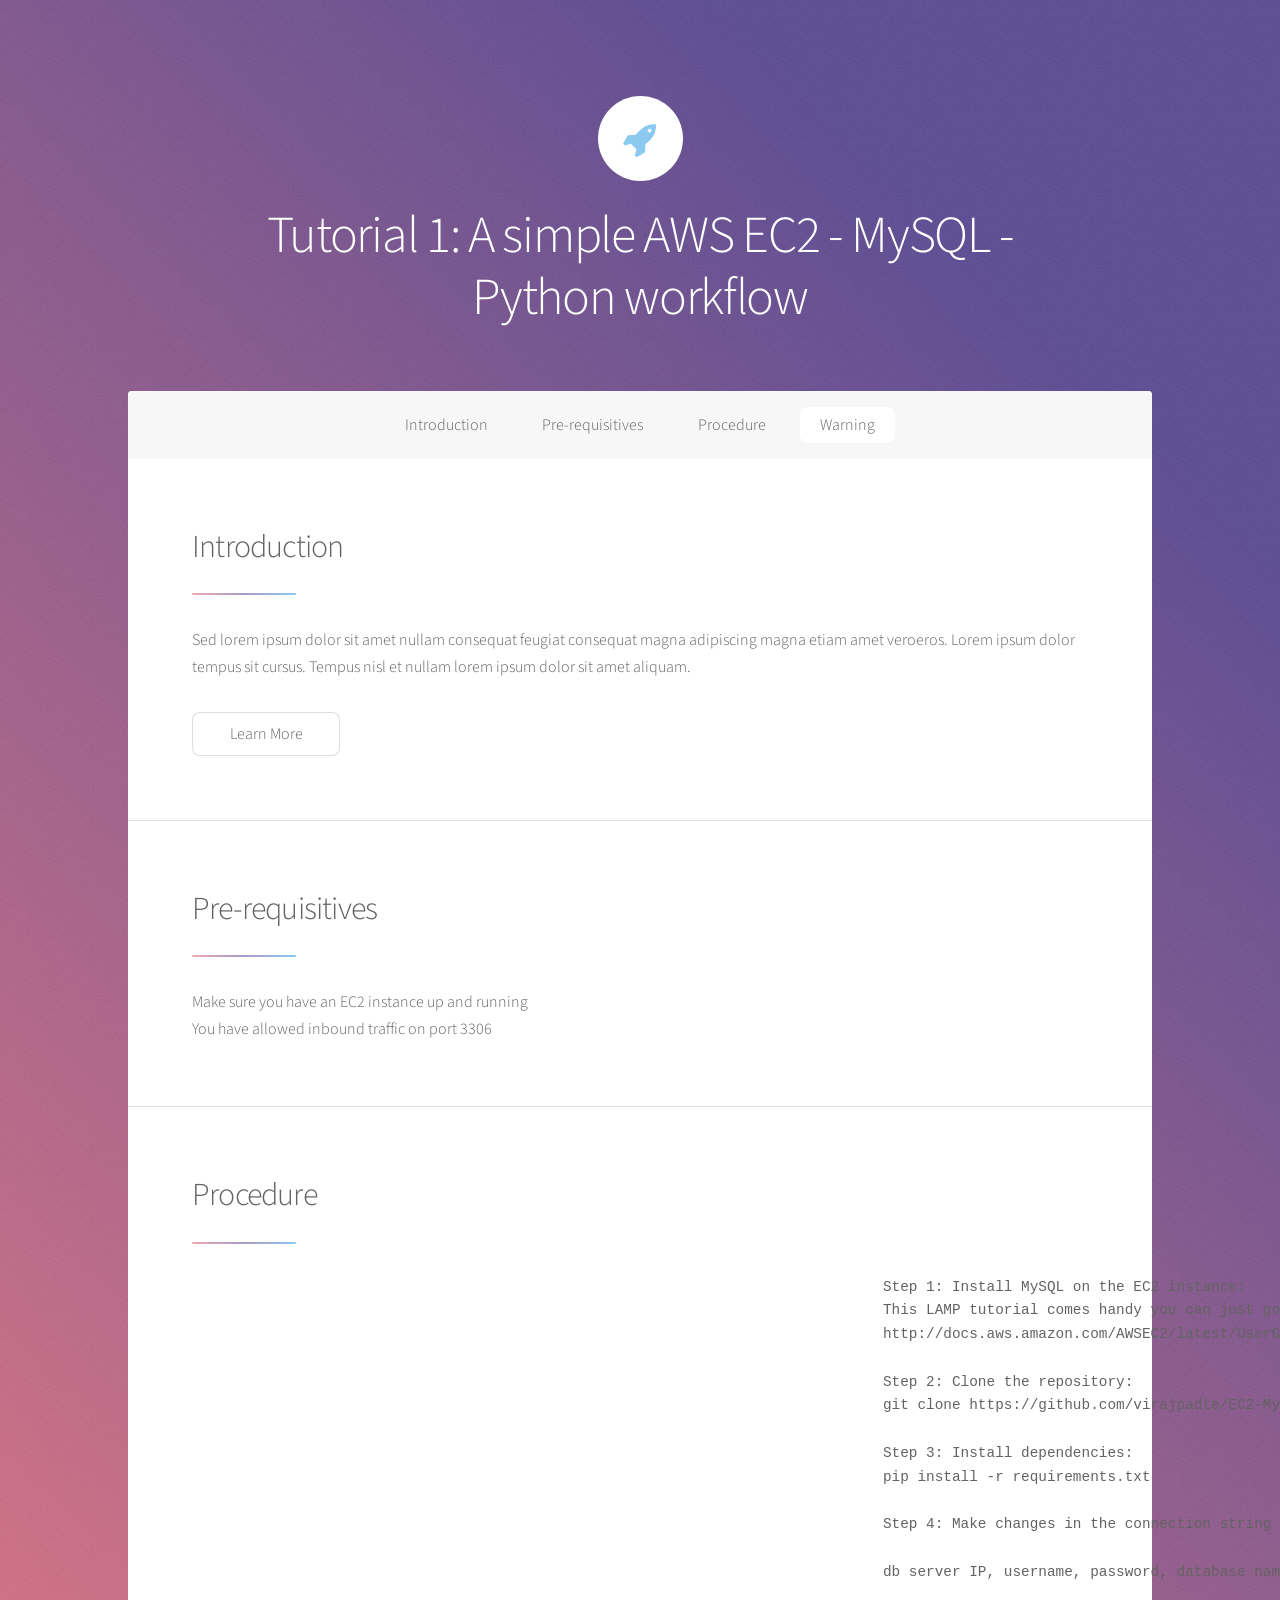
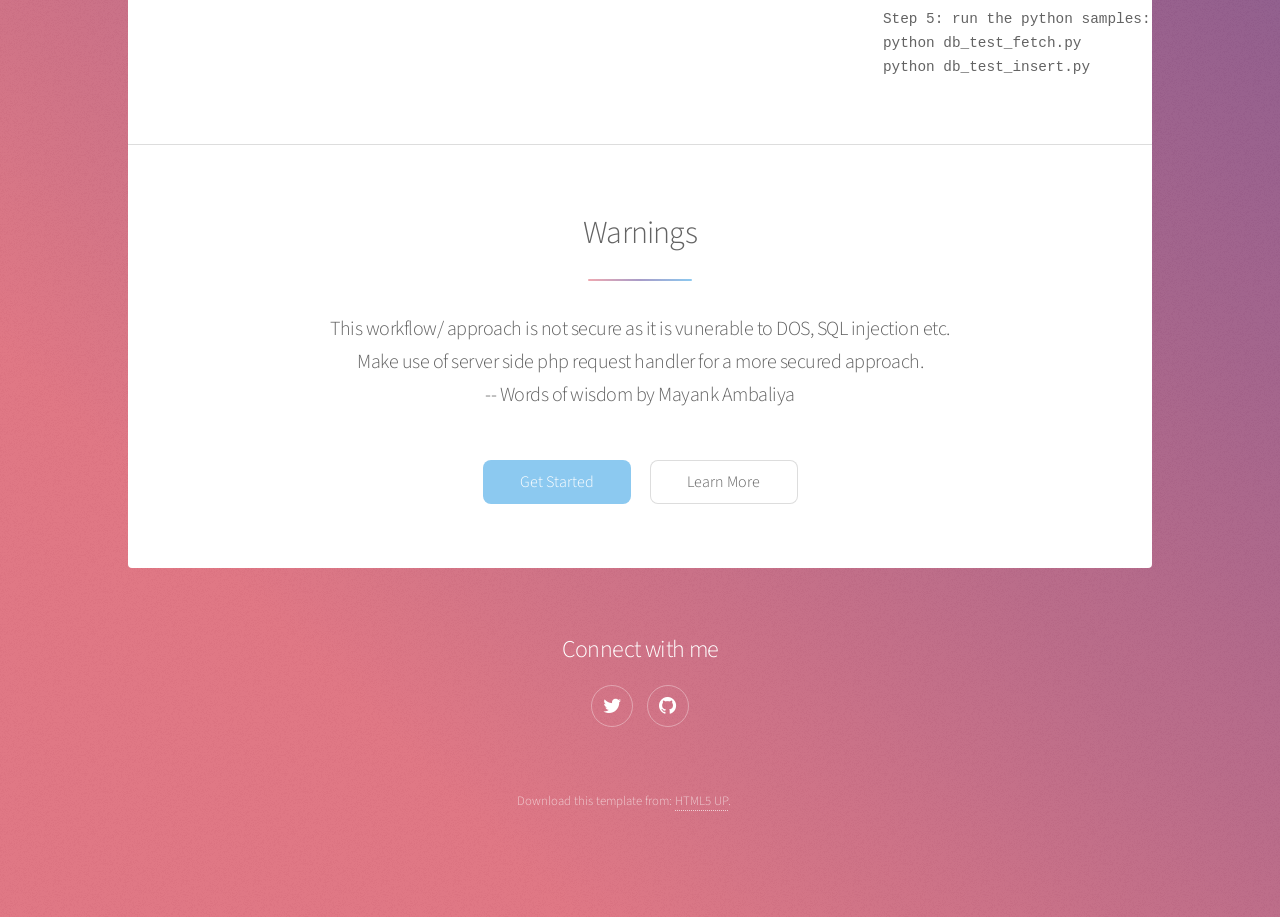
==== commit 8957d310: "Doc update" ====
--- a/docs/index.html
+++ b/docs/index.html
@@ -107,7 +107,6 @@
 											-->
 										</header>
 										<pre>
-
 										Step 1: Install MySQL on the EC2 instance:
 										This LAMP tutorial comes handy you can just go ahead and install mysql:
 										http://docs.aws.amazon.com/AWSEC2/latest/UserGuide/install-LAMP.html
@@ -119,15 +118,12 @@
 										pip install -r requirements.txt
 
 										Step 4: Make changes in the connection string in both db_test_fetch.py and db_test_insert.py
-										<pre>
+										
 										db server IP, username, password, database name
-										</pre>
-
+										
 										Step 5: run the python samples:
 										python db_test_fetch.py 
-										python db_test_insert.py
-
-										</pre>
+										python db_test_insert.py</pre>
 									</div>
 								</div>
 								<!--
@@ -177,7 +173,6 @@
 									</ul>
 								</footer>
 							</section>
-
 					</div>
 
 				<!-- Footer -->
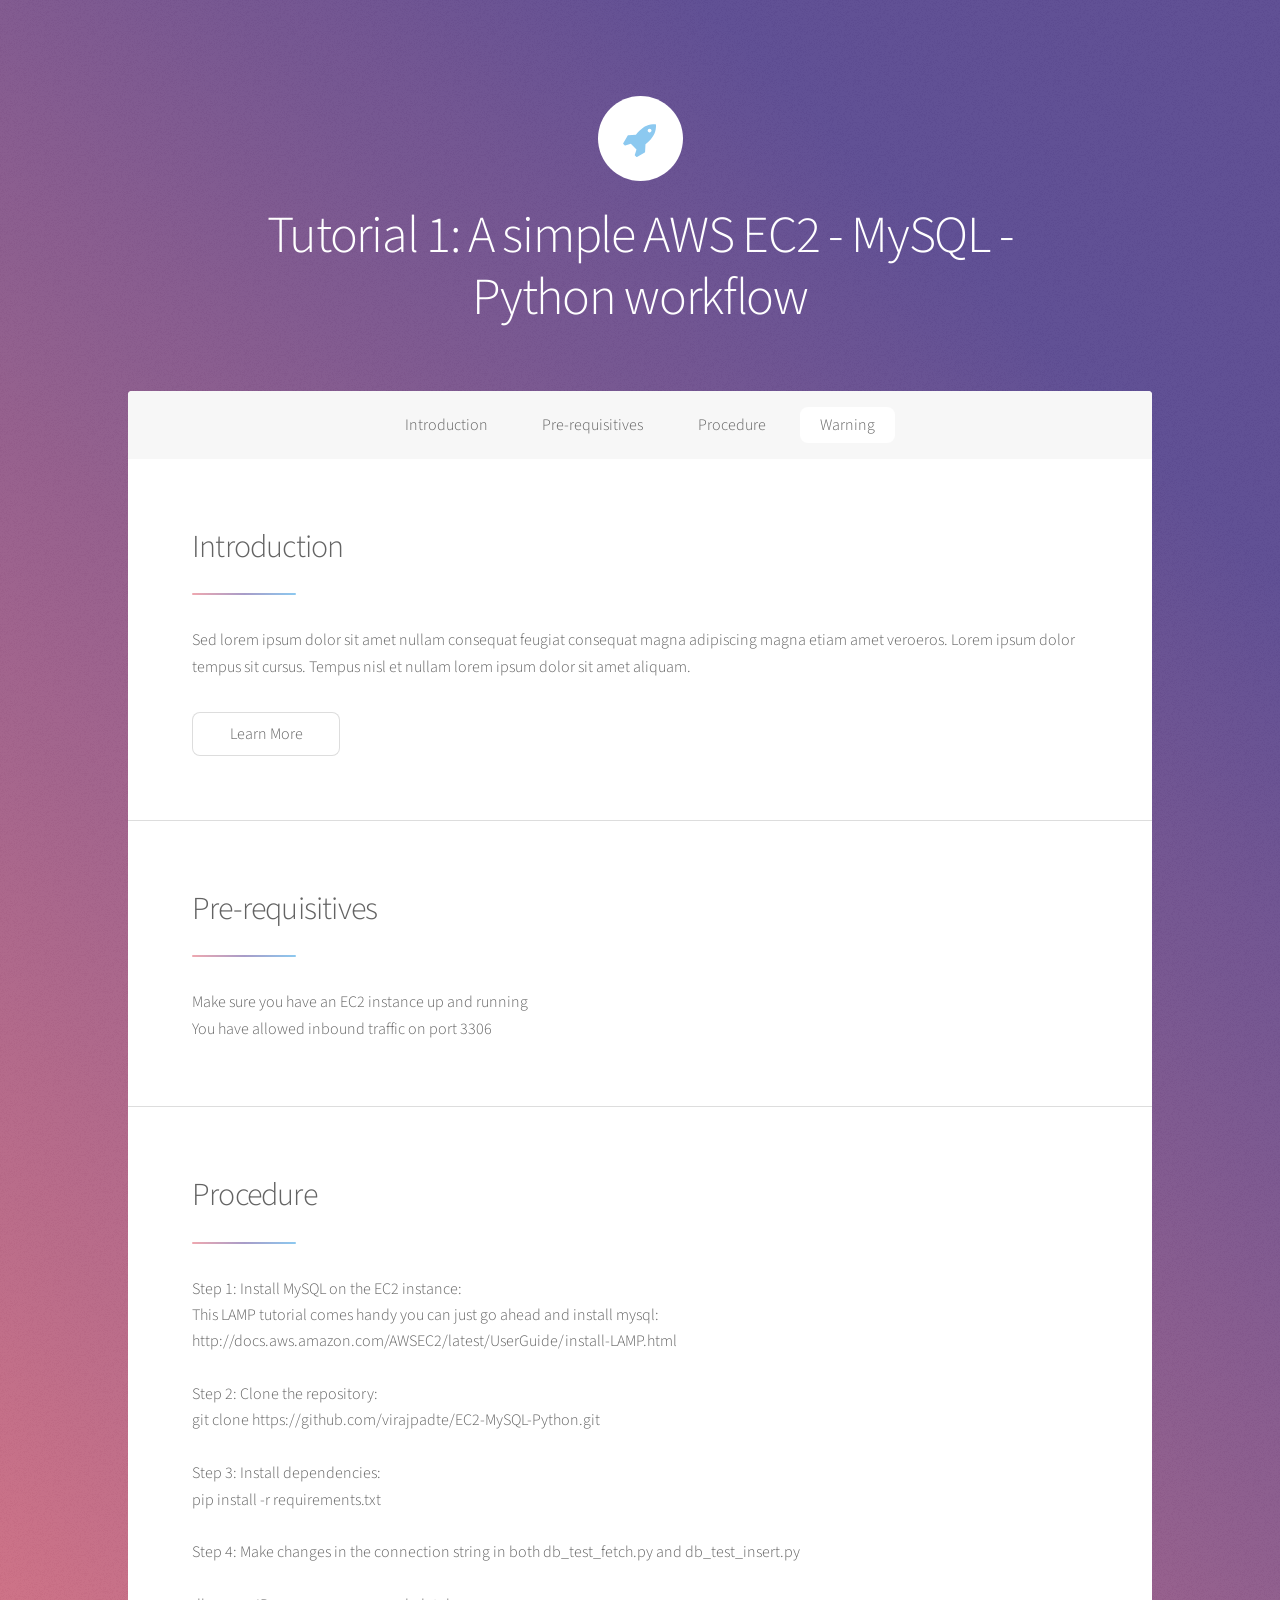
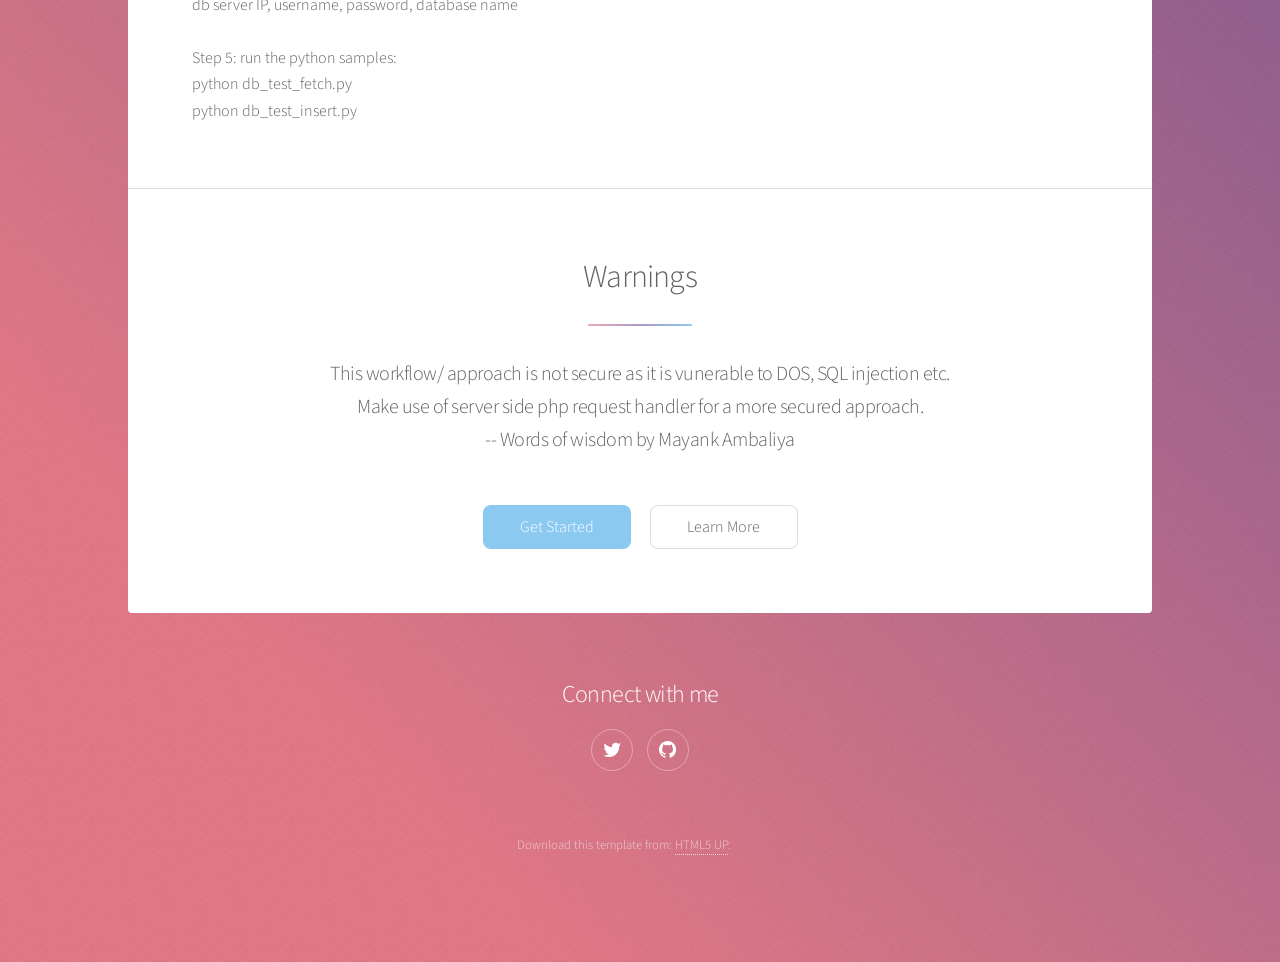
==== commit 482a2dcd: "Doc procedure update" ====
--- a/docs/index.html
+++ b/docs/index.html
@@ -106,24 +106,24 @@
 											posuere. Nulla massa urna, fermentum eget quam aliquet.</p>
 											-->
 										</header>
-										<pre>
-										Step 1: Install MySQL on the EC2 instance:
-										This LAMP tutorial comes handy you can just go ahead and install mysql:
-										http://docs.aws.amazon.com/AWSEC2/latest/UserGuide/install-LAMP.html
-
-										Step 2: Clone the repository:
-										git clone https://github.com/virajpadte/EC2-MySQL-Python.git
-
-										Step 3: Install dependencies:
-										pip install -r requirements.txt
-
-										Step 4: Make changes in the connection string in both db_test_fetch.py and db_test_insert.py
-										
-										db server IP, username, password, database name
-										
-										Step 5: run the python samples:
-										python db_test_fetch.py 
-										python db_test_insert.py</pre>
+										<p>
+										Step 1: Install MySQL on the EC2 instance:</br>
+										This LAMP tutorial comes handy you can just go ahead and install mysql:</br>
+										http://docs.aws.amazon.com/AWSEC2/latest/UserGuide/install-LAMP.html</br>
+										</br>
+										Step 2: Clone the repository:</br>
+										git clone https://github.com/virajpadte/EC2-MySQL-Python.git</br>
+										</br>
+										Step 3: Install dependencies:</br>
+										pip install -r requirements.txt</br>
+										</br>
+										Step 4: Make changes in the connection string in both db_test_fetch.py and db_test_insert.py</br>
+										</br>
+										db server IP, username, password, database name</br>
+										</br>
+										Step 5: run the python samples:</br>
+										python db_test_fetch.py </br>
+										python db_test_insert.py</p>
 									</div>
 								</div>
 								<!--
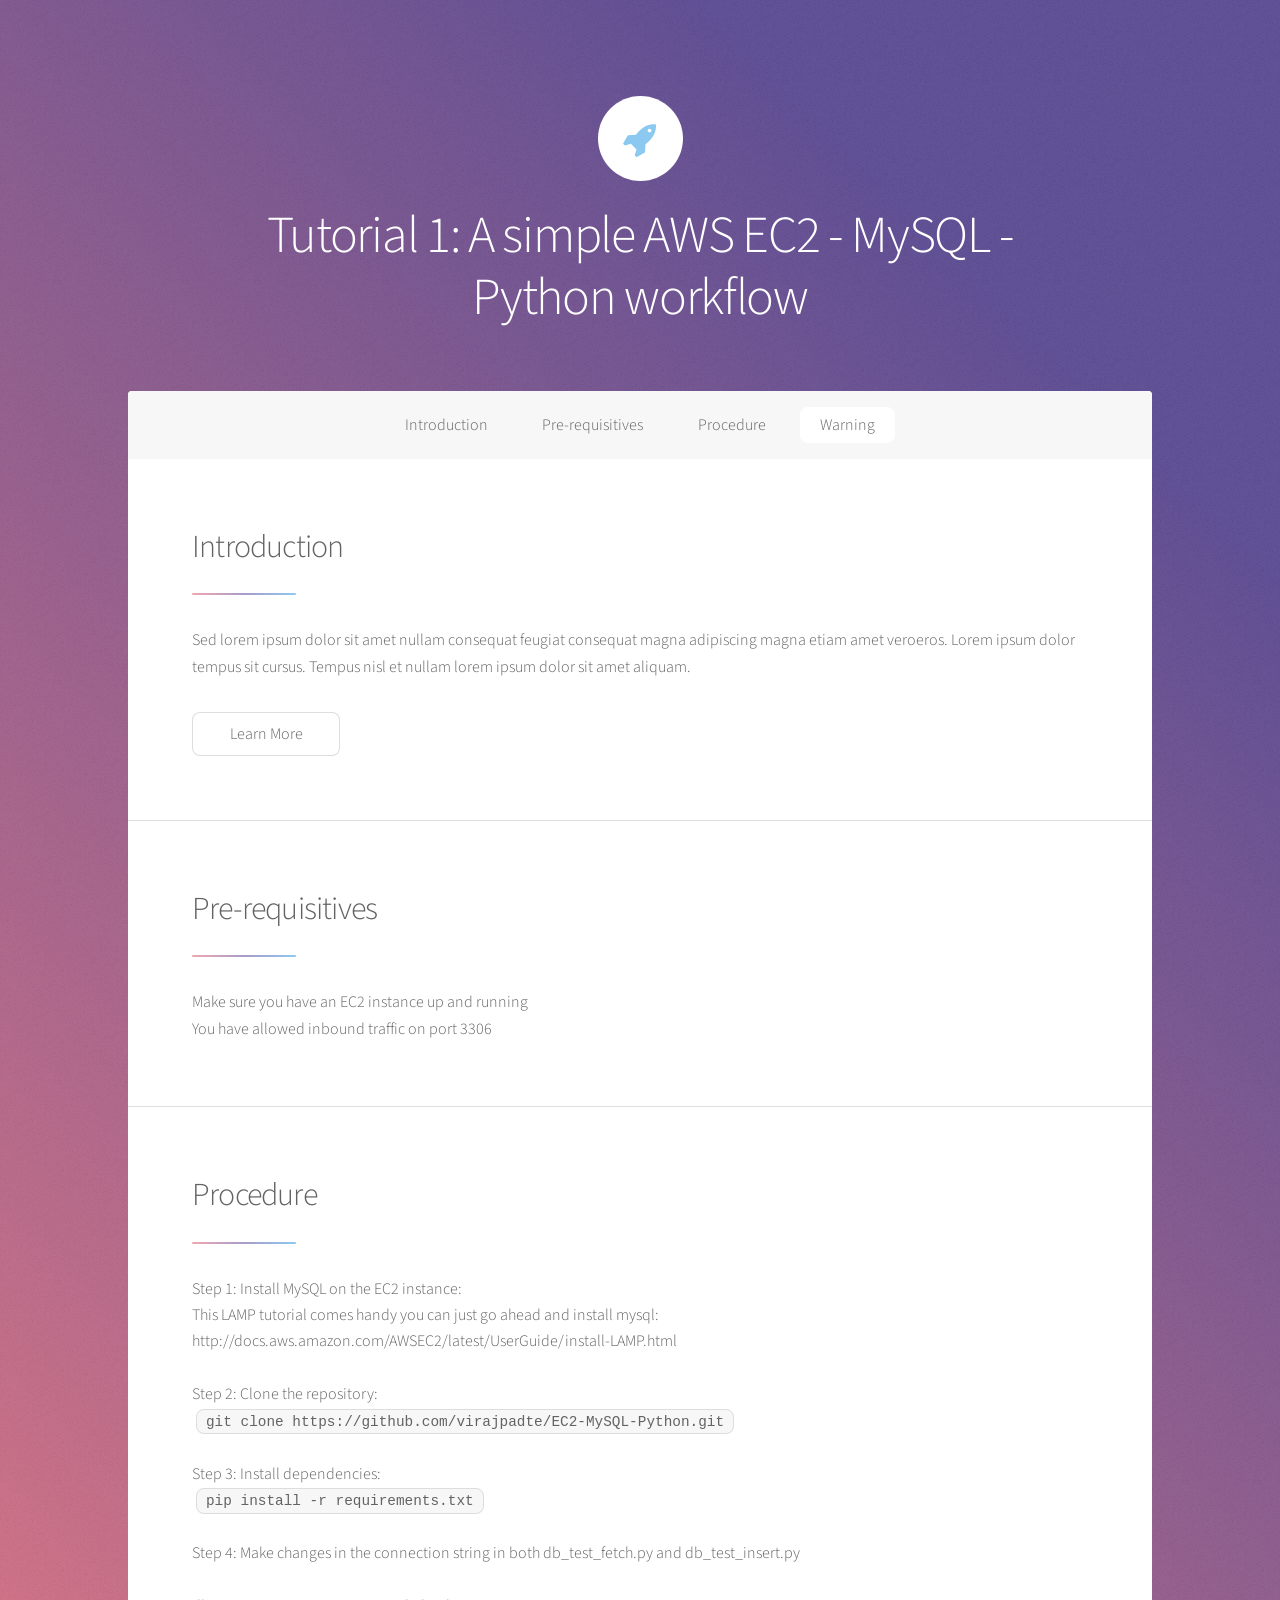
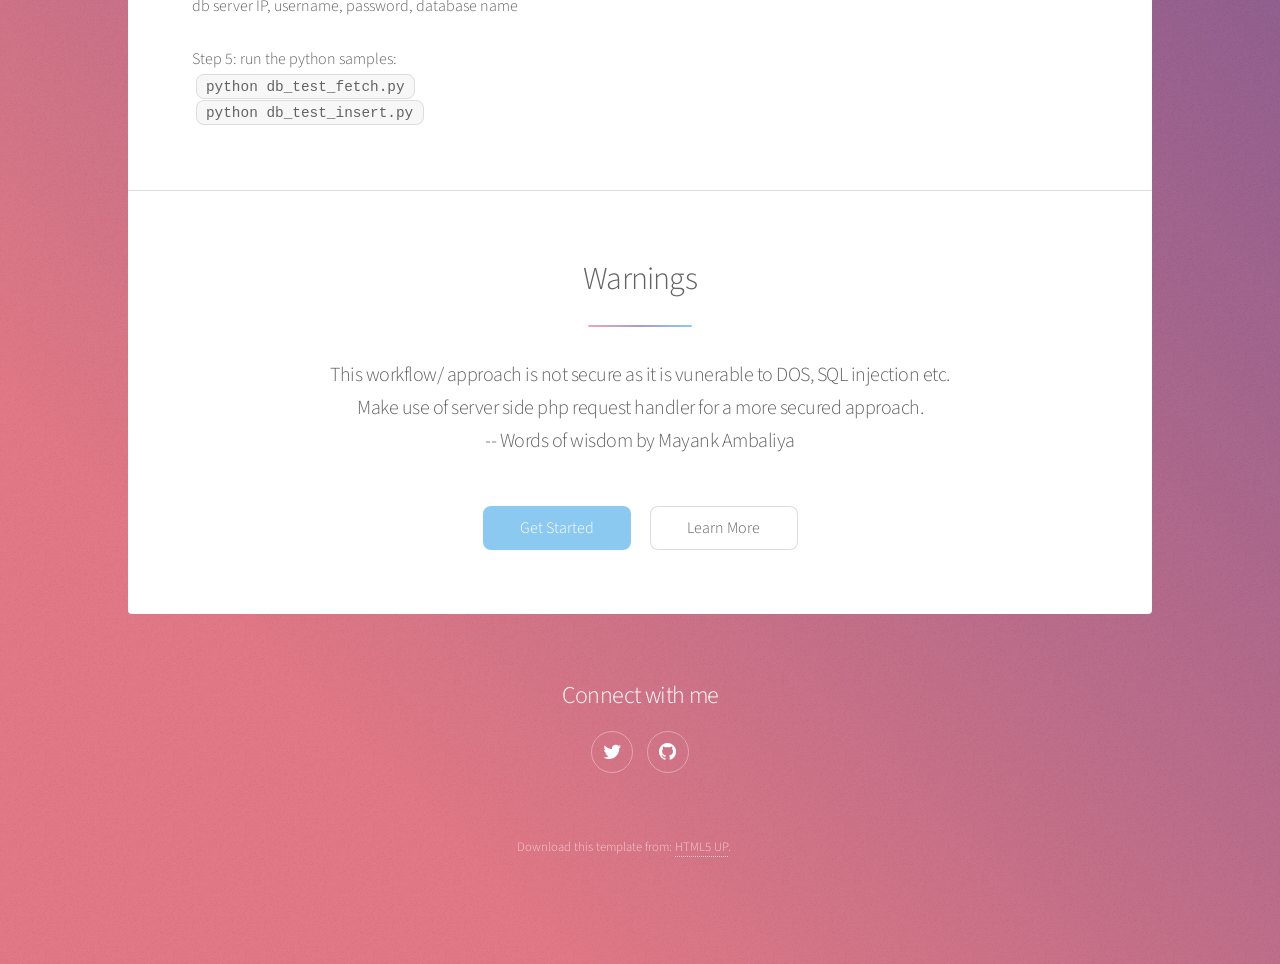
==== commit 4ea7d4c3: "Doc code update" ====
--- a/docs/index.html
+++ b/docs/index.html
@@ -112,18 +112,18 @@
 										http://docs.aws.amazon.com/AWSEC2/latest/UserGuide/install-LAMP.html</br>
 										</br>
 										Step 2: Clone the repository:</br>
-										git clone https://github.com/virajpadte/EC2-MySQL-Python.git</br>
+										<code>git clone https://github.com/virajpadte/EC2-MySQL-Python.git</code></br>
 										</br>
 										Step 3: Install dependencies:</br>
-										pip install -r requirements.txt</br>
+										<code>pip install -r requirements.txt</code></br>
 										</br>
 										Step 4: Make changes in the connection string in both db_test_fetch.py and db_test_insert.py</br>
 										</br>
 										db server IP, username, password, database name</br>
 										</br>
 										Step 5: run the python samples:</br>
-										python db_test_fetch.py </br>
-										python db_test_insert.py</p>
+										<code>python db_test_fetch.py</code></br>
+										<code>python db_test_insert.py</code></p>
 									</div>
 								</div>
 								<!--
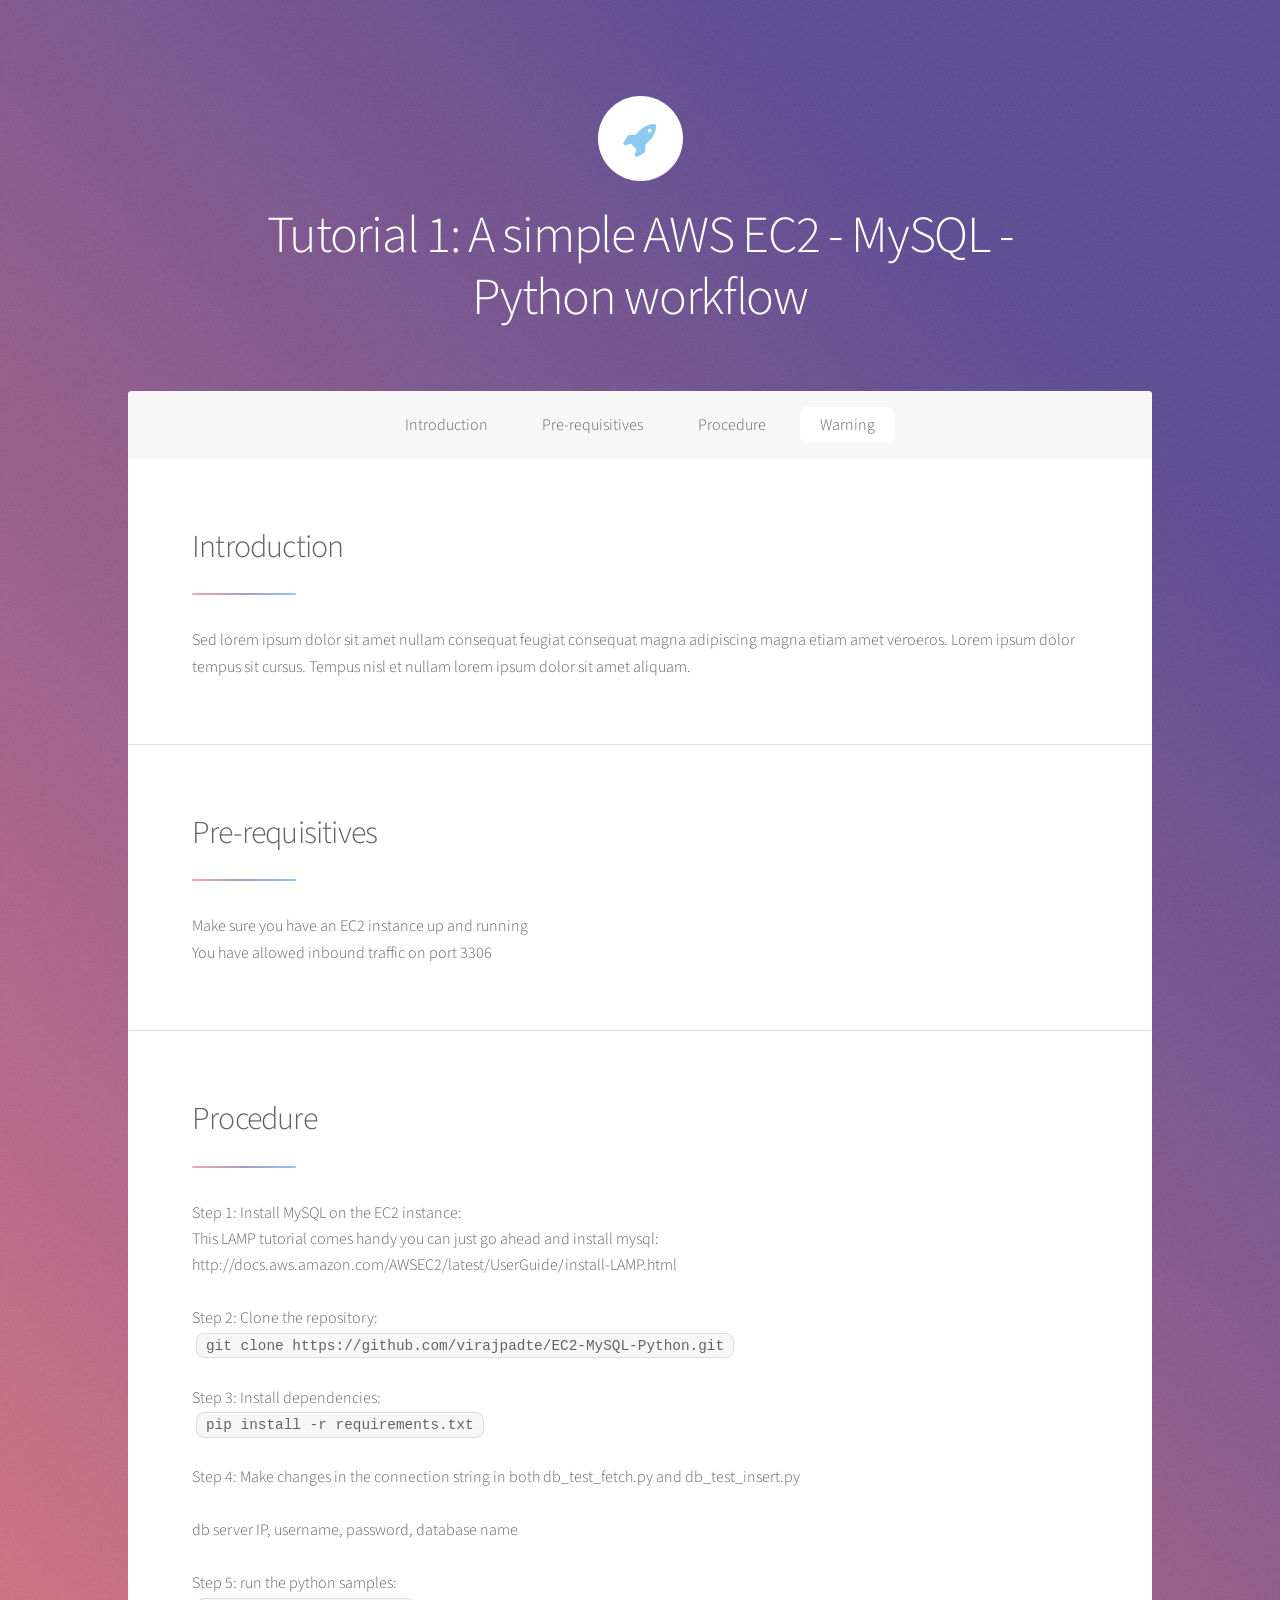
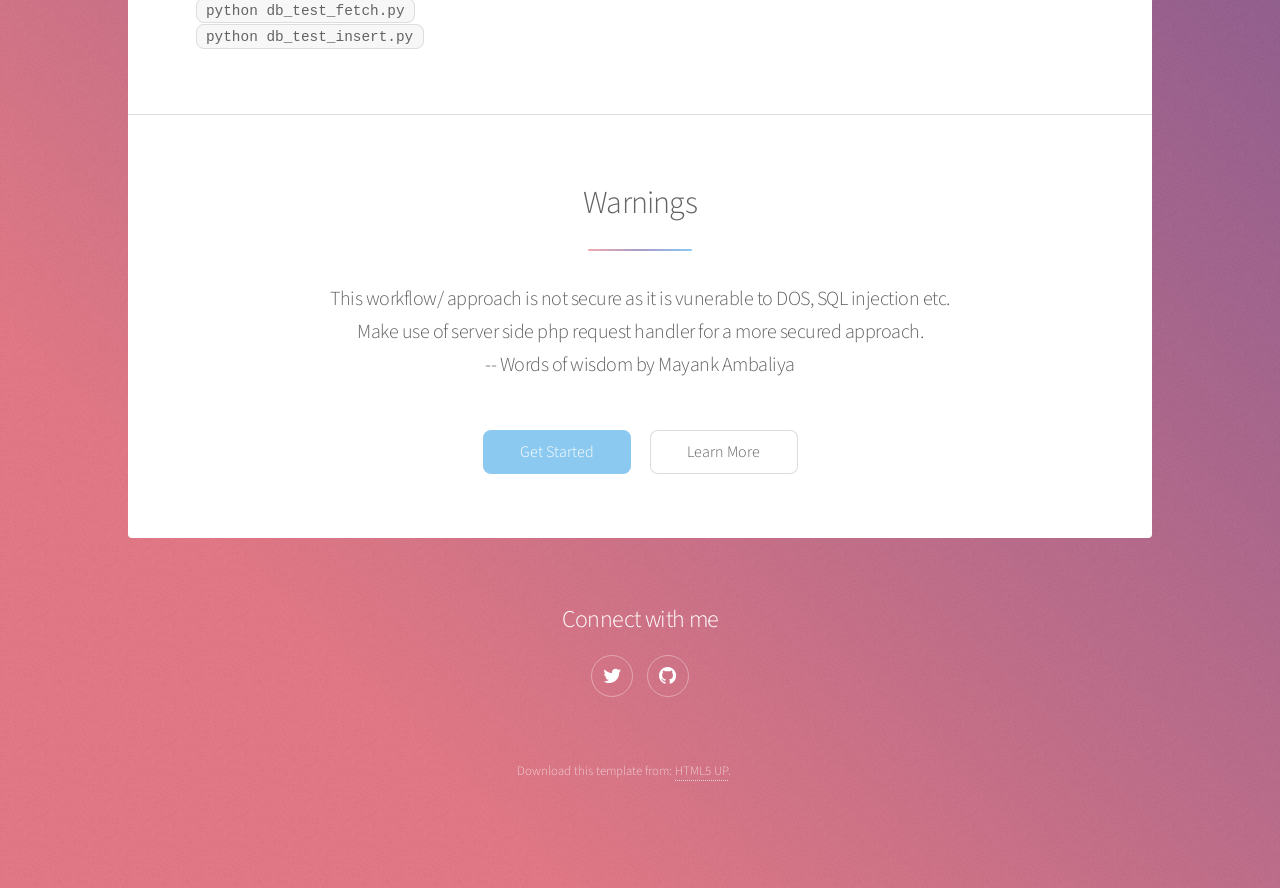
==== commit bf269bf2: "Removed footer button" ====
--- a/docs/index.html
+++ b/docs/index.html
@@ -51,9 +51,11 @@
 										<p>Sed lorem ipsum dolor sit amet nullam consequat feugiat consequat magna
 										adipiscing magna etiam amet veroeros. Lorem ipsum dolor tempus sit cursus.
 										Tempus nisl et nullam lorem ipsum dolor sit amet aliquam.</p>
+										<!--
 										<ul class="actions">
 											<li><a href="generic.html" class="button">Learn More</a></li>
 										</ul>
+										-->
 									</div>
 									<!--<span class="image"><img src="images/pic01.jpg" alt="" /></span>-->
 								</div>
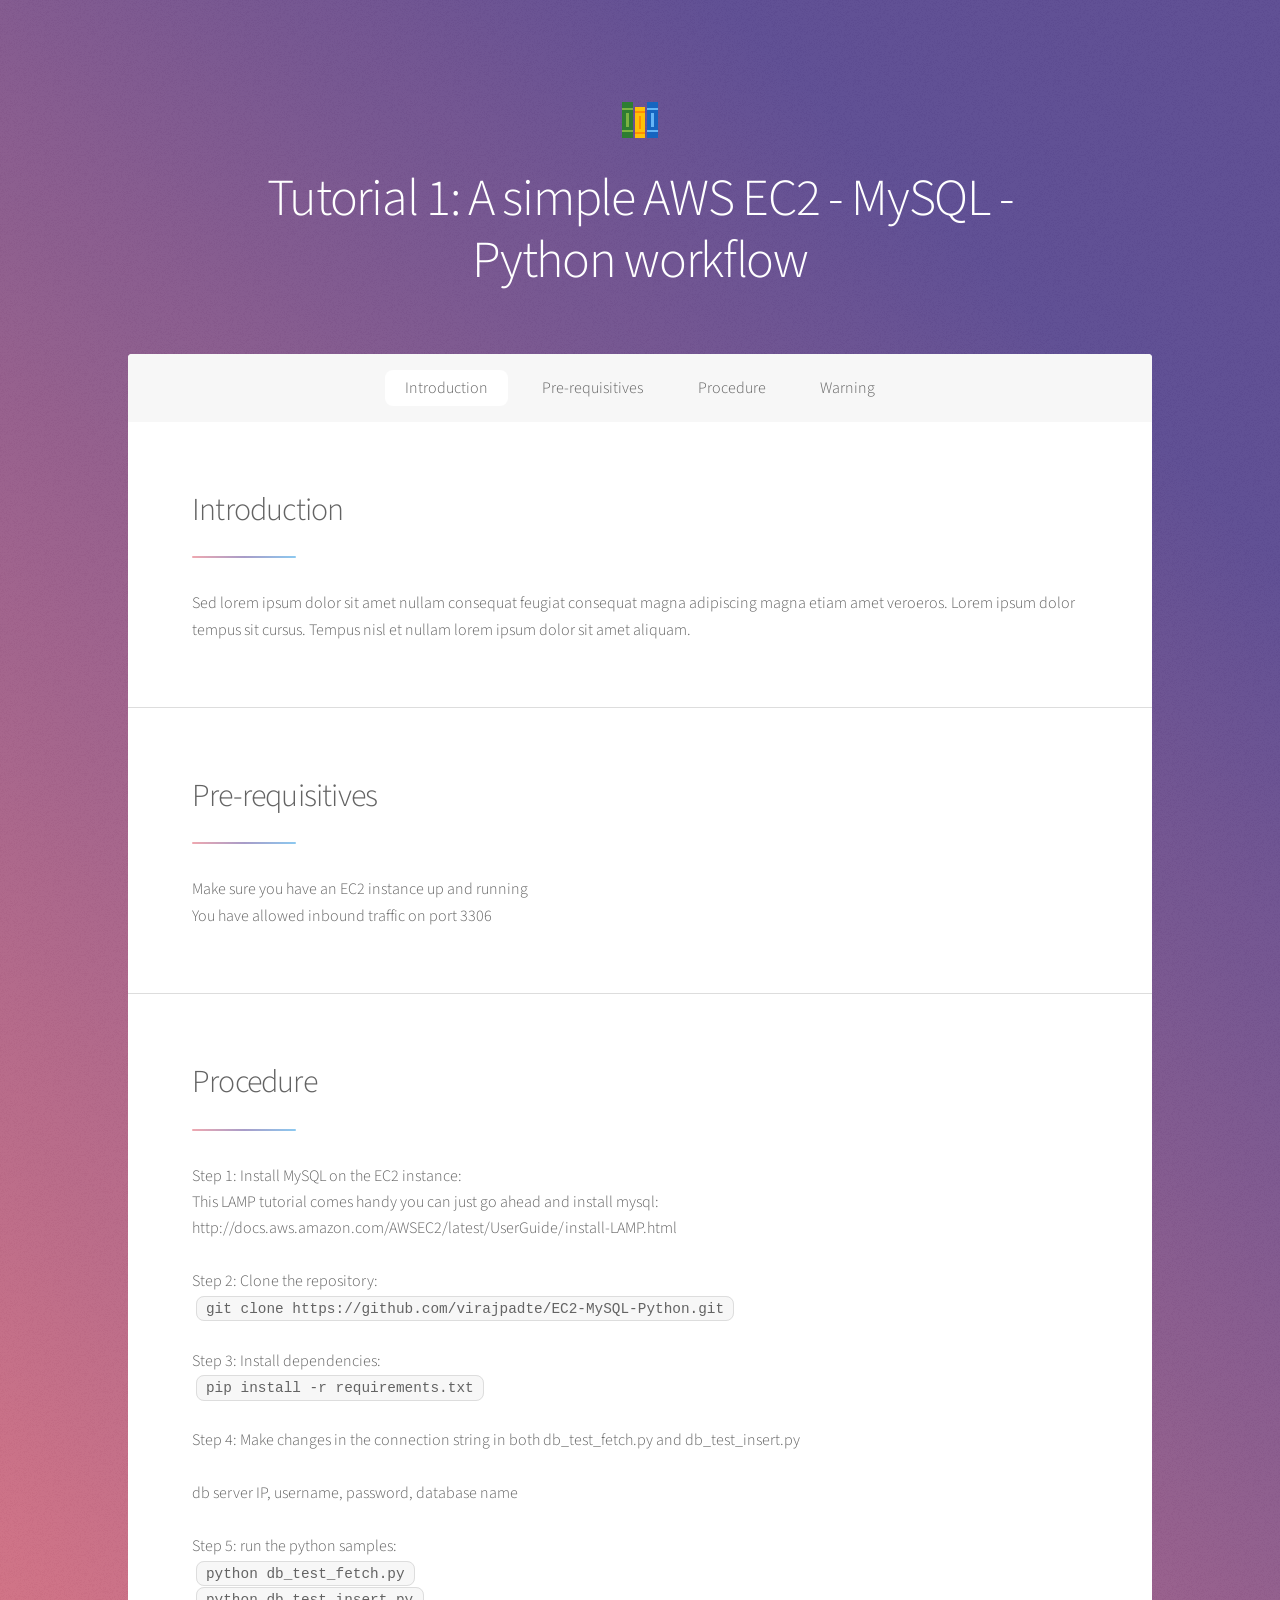
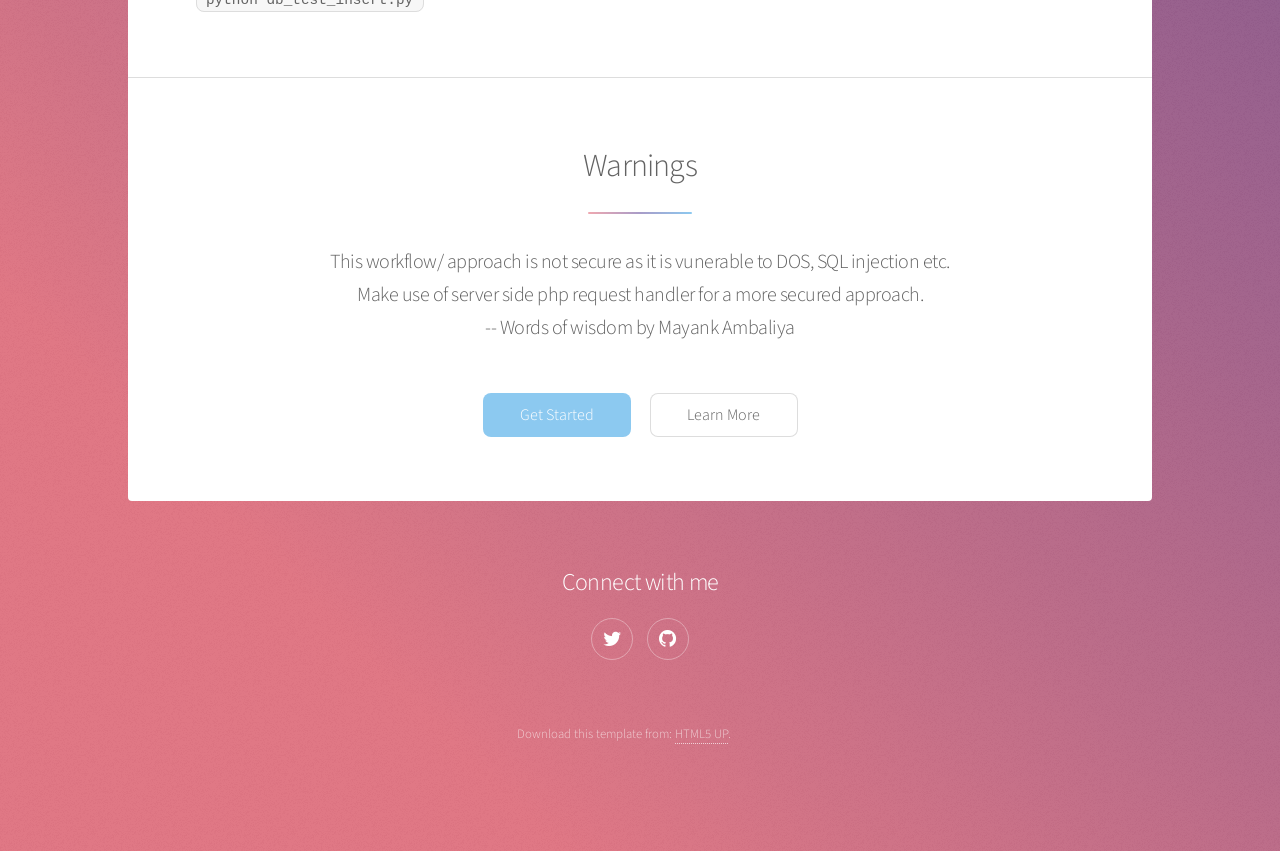
==== commit d28cca18: "image tag changed" ====
--- a/docs/index.html
+++ b/docs/index.html
@@ -21,7 +21,7 @@
 
 				<!-- Header -->
 					<header id="header" class="alt">
-						<span class="logo"><img src="images/logo.svg" alt="" /></span>
+						<span class="logo"><img src="images/tut_logo.png" alt="" /></span>
 						<h1>Tutorial 1: A simple AWS EC2 - MySQL - Python workflow</h1>
 						<!--<p>Just another free, fully responsive site template<br /> 
 						<br />
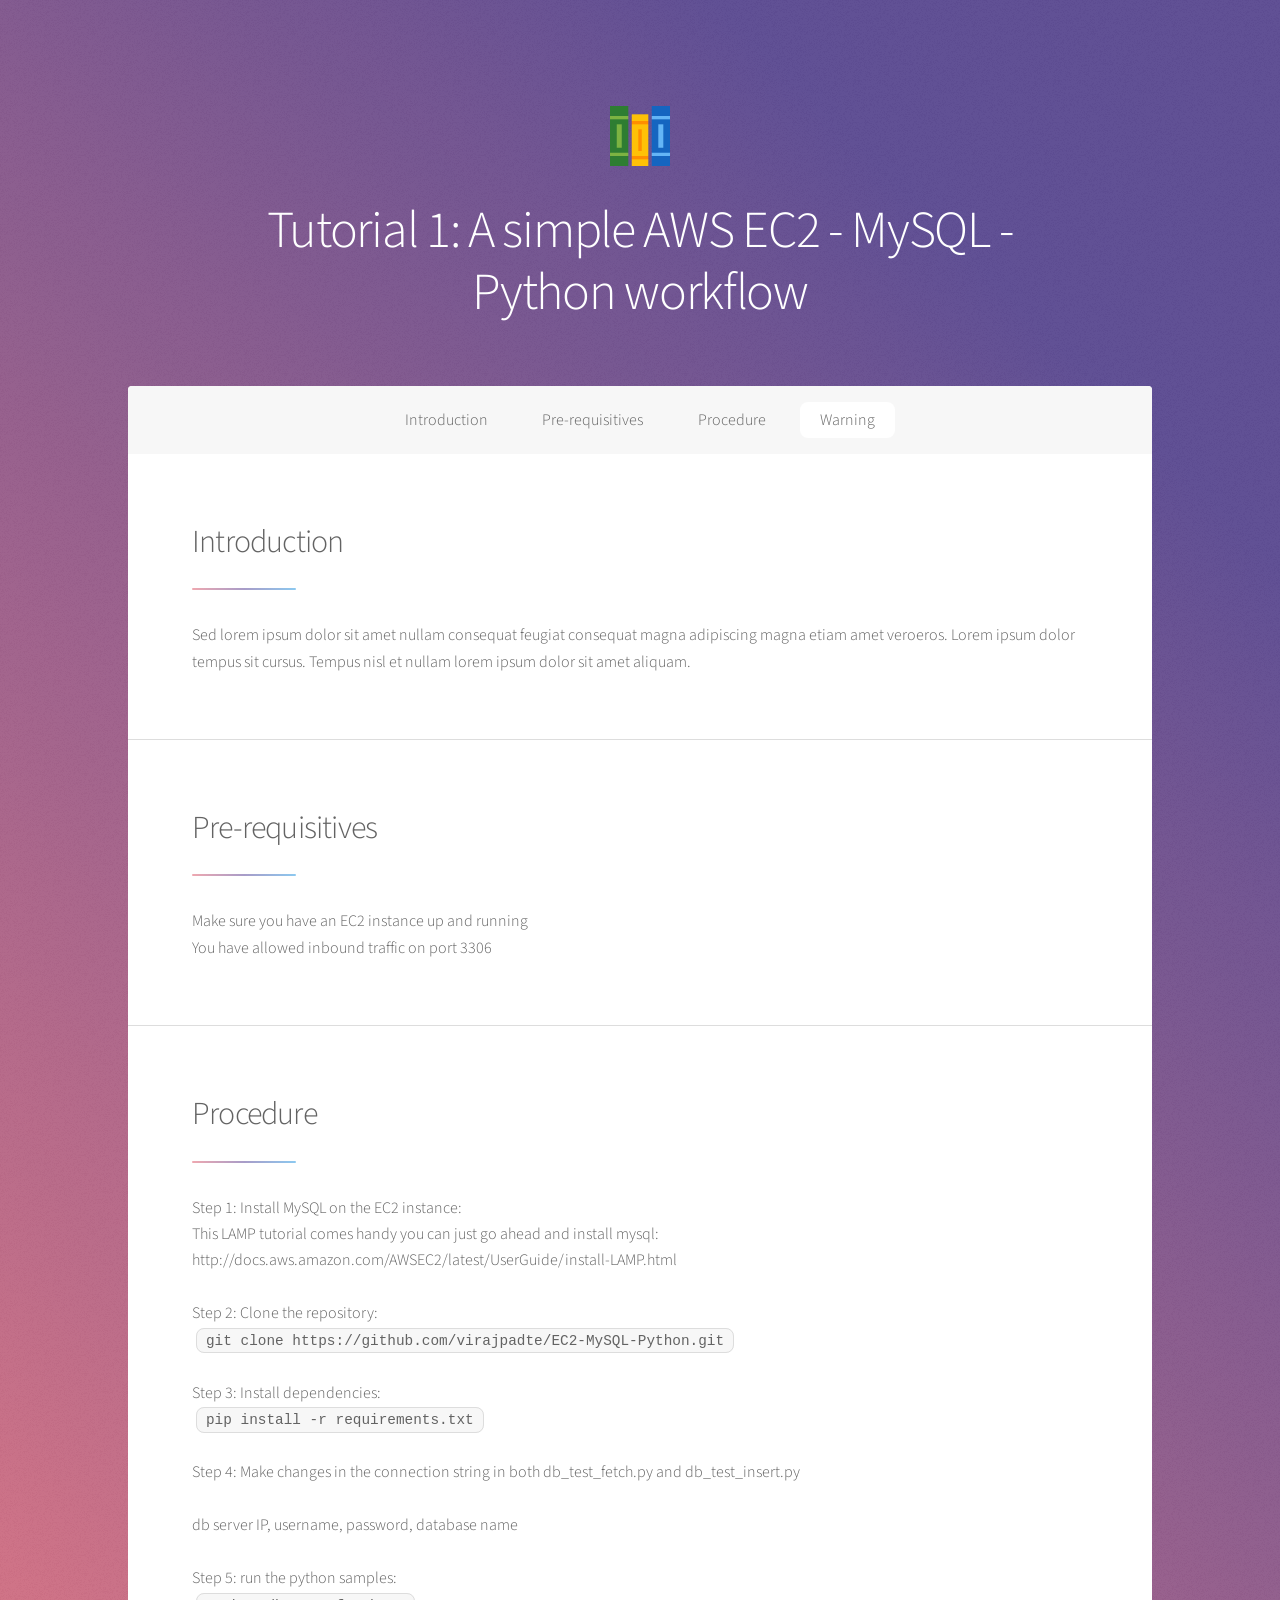
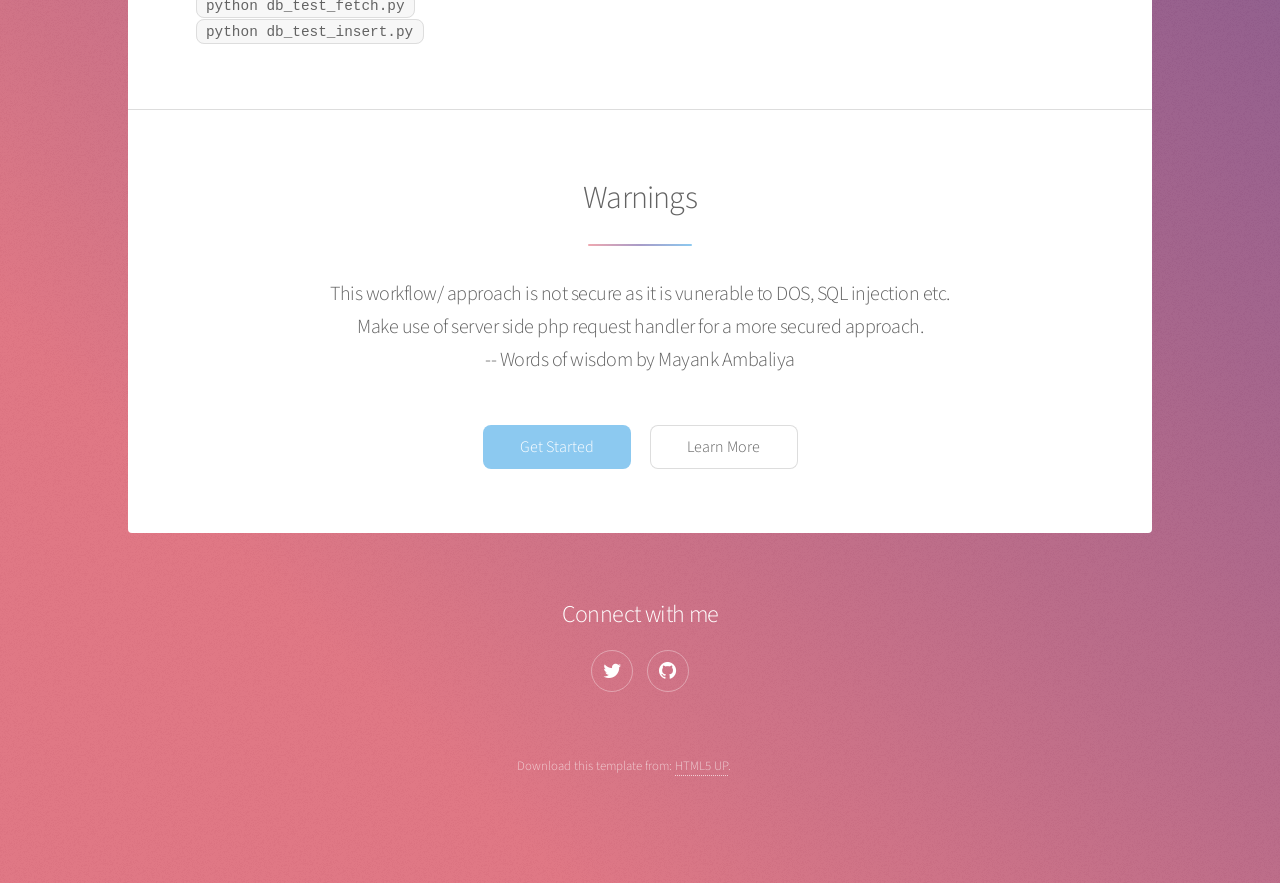
==== commit 107b339d: "Logo size change" ====
--- a/docs/index.html
+++ b/docs/index.html
@@ -21,7 +21,7 @@
 
 				<!-- Header -->
 					<header id="header" class="alt">
-						<span class="logo"><img src="images/tut_logo.png" alt="" /></span>
+						<span class="logo"><img src="images/tut_logo.png" alt="tut_logo" style="width:80px;height:80px;"/></span>
 						<h1>Tutorial 1: A simple AWS EC2 - MySQL - Python workflow</h1>
 						<!--<p>Just another free, fully responsive site template<br /> 
 						<br />
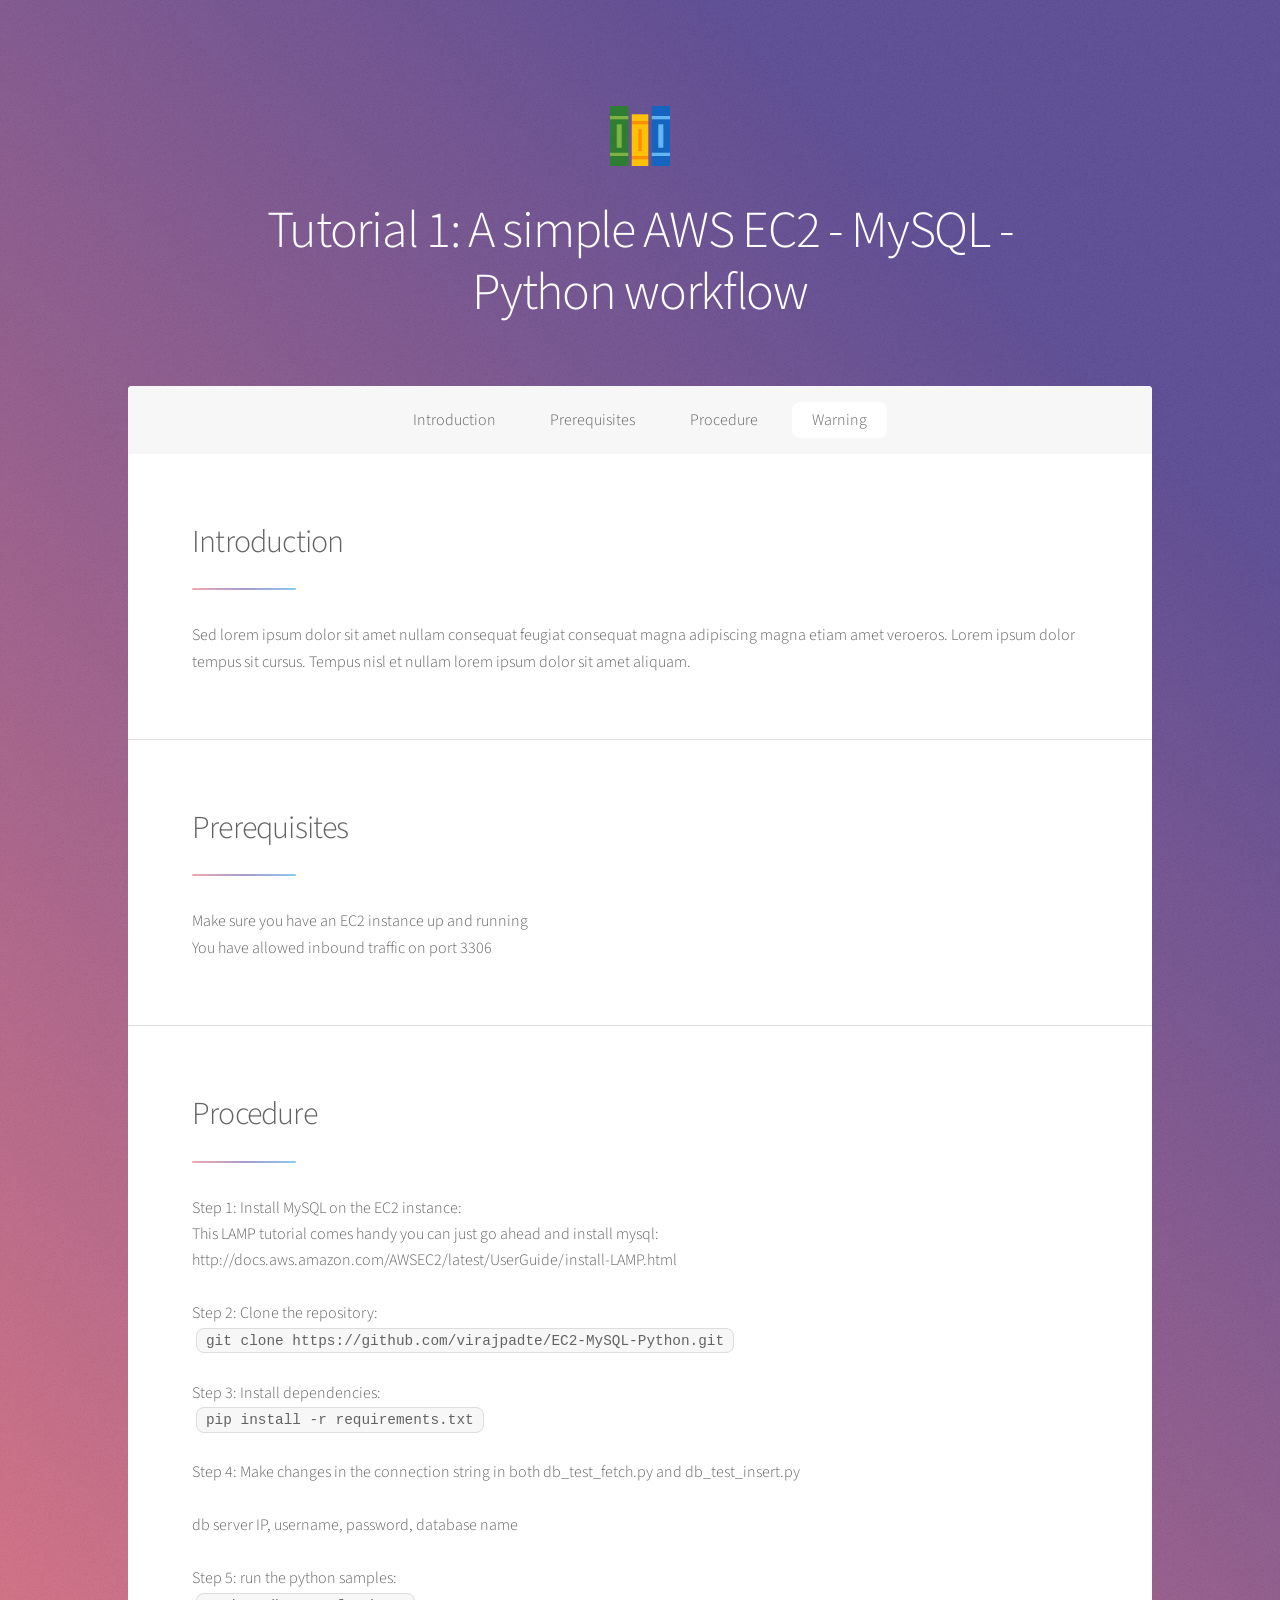
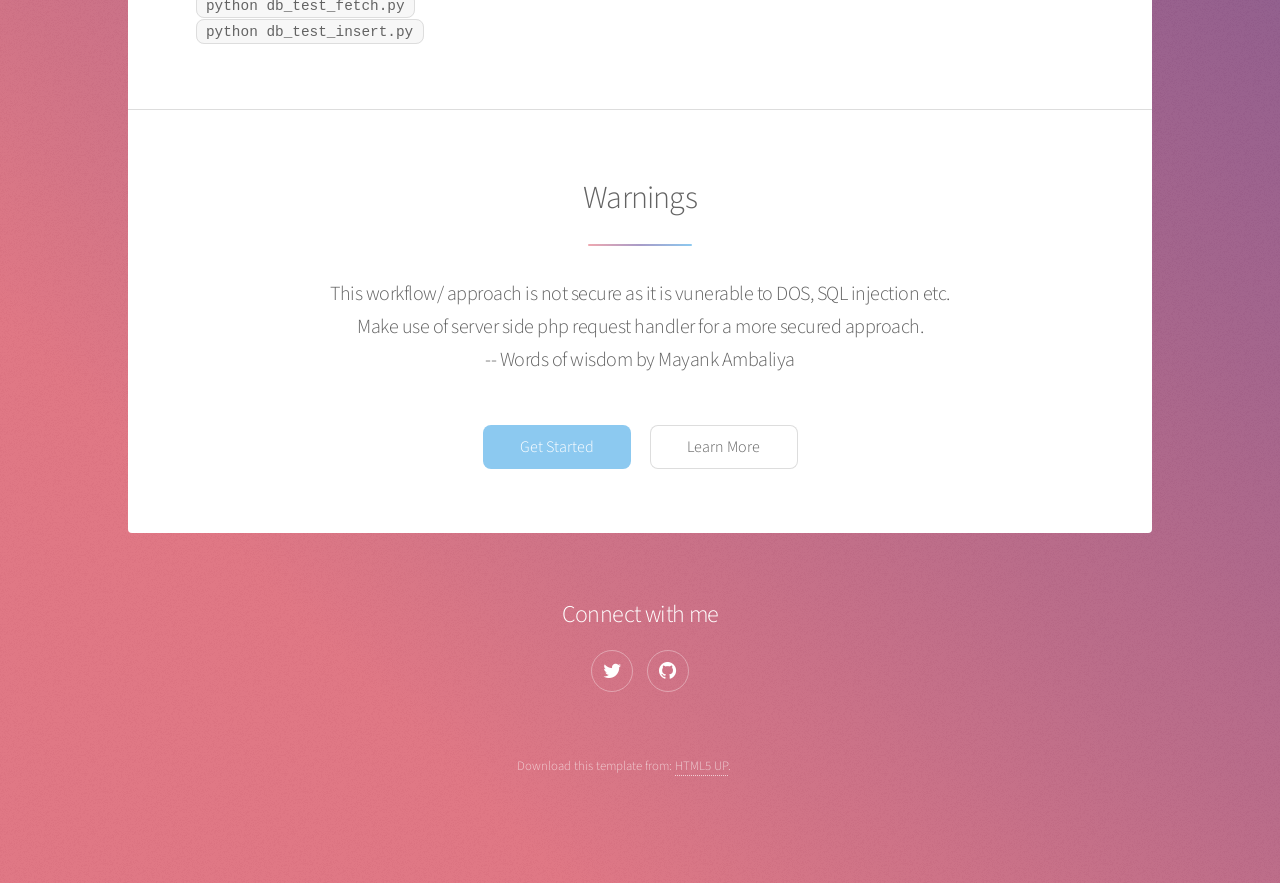
==== commit 6b3e0a0a: "Clean up and doc edit" ====
--- a/docs/index.html
+++ b/docs/index.html
@@ -32,7 +32,7 @@
 					<nav id="nav">
 						<ul>
 							<li><a href="#intro" class="active">Introduction</a></li>
-							<li><a href="#prereq">Pre-requisitives</a></li>
+							<li><a href="#prereq">Prerequisites</a></li>
 							<li><a href="#proc">Procedure</a></li>
 							<li><a href="#warn">Warning</a></li>
 						</ul>
@@ -66,7 +66,7 @@
 								<div class="spotlight">
 									<div class="content">
 										<header class="major">
-											<h2>Pre-requisitives</h2>
+											<h2>Prerequisites</h2>
 										</header>
 										<p>Make sure you have an EC2 instance up and running</br>
 										You have allowed inbound traffic on port 3306</p>
